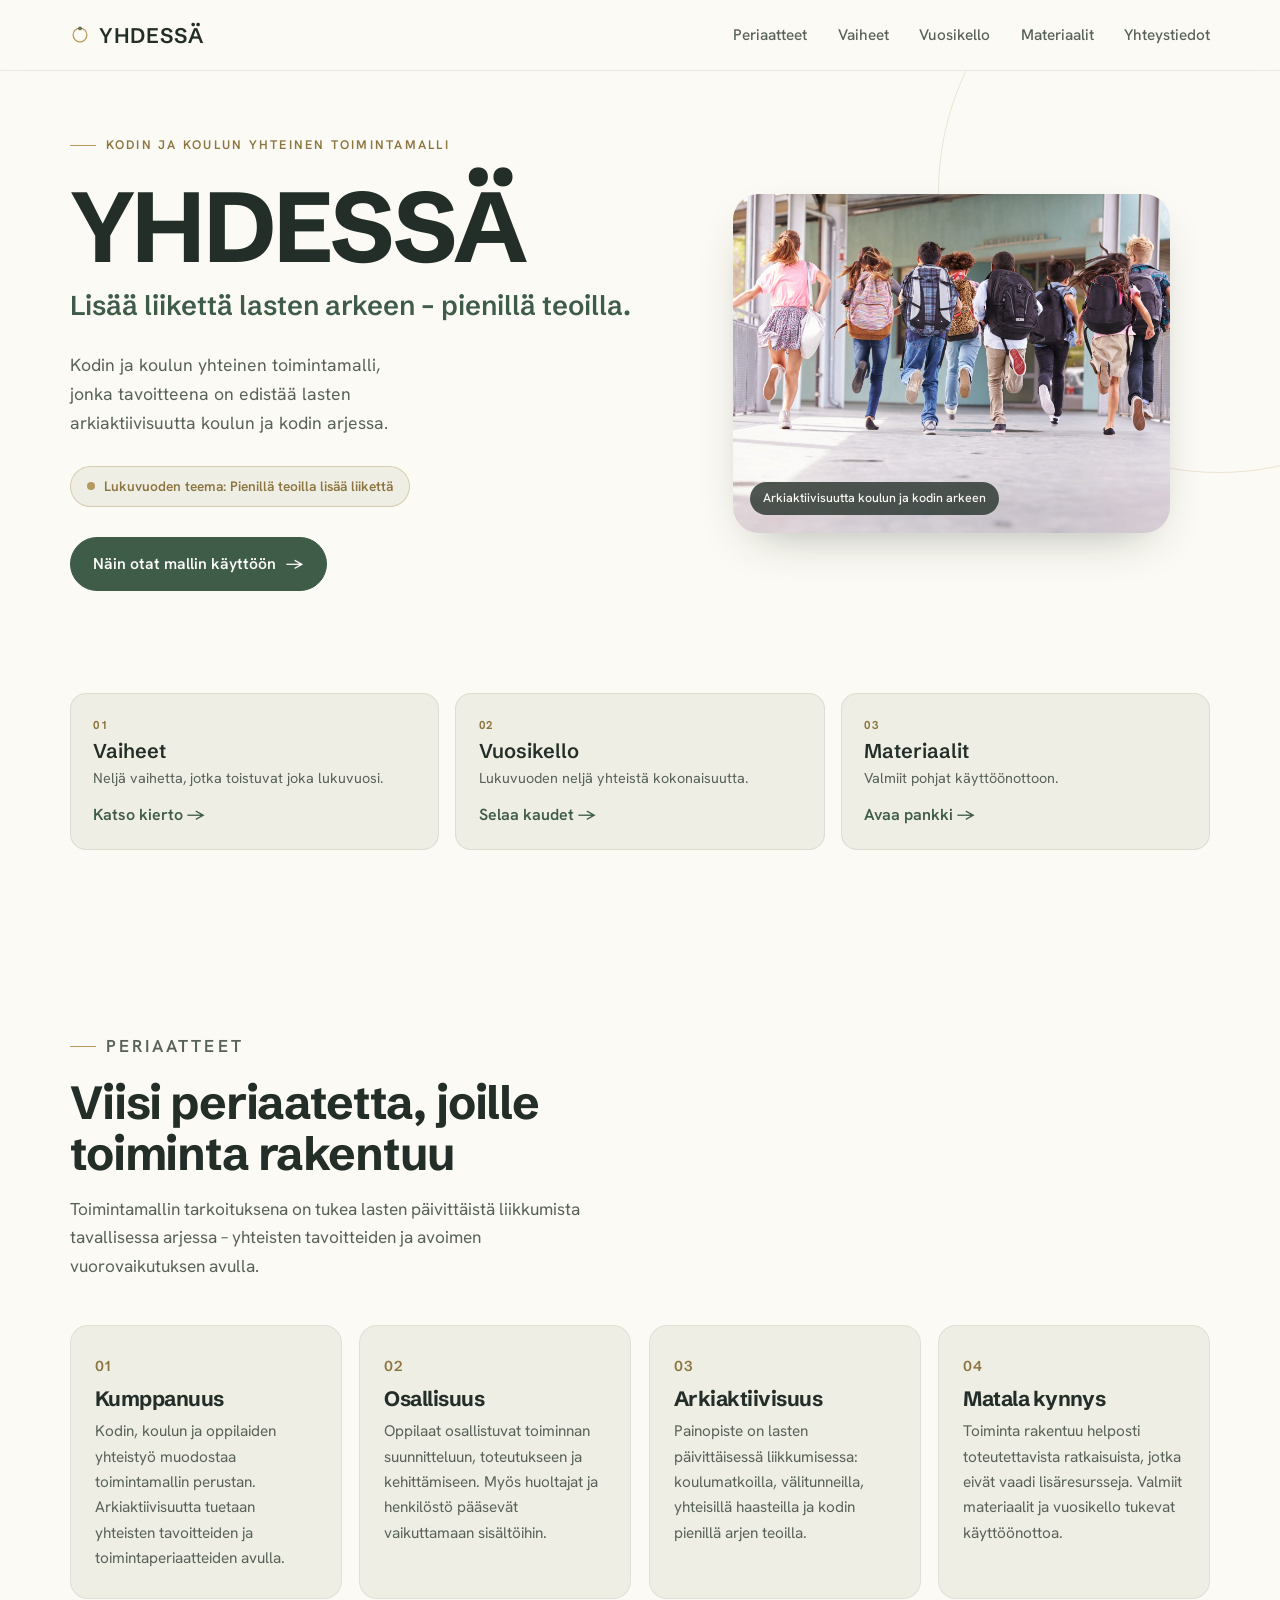
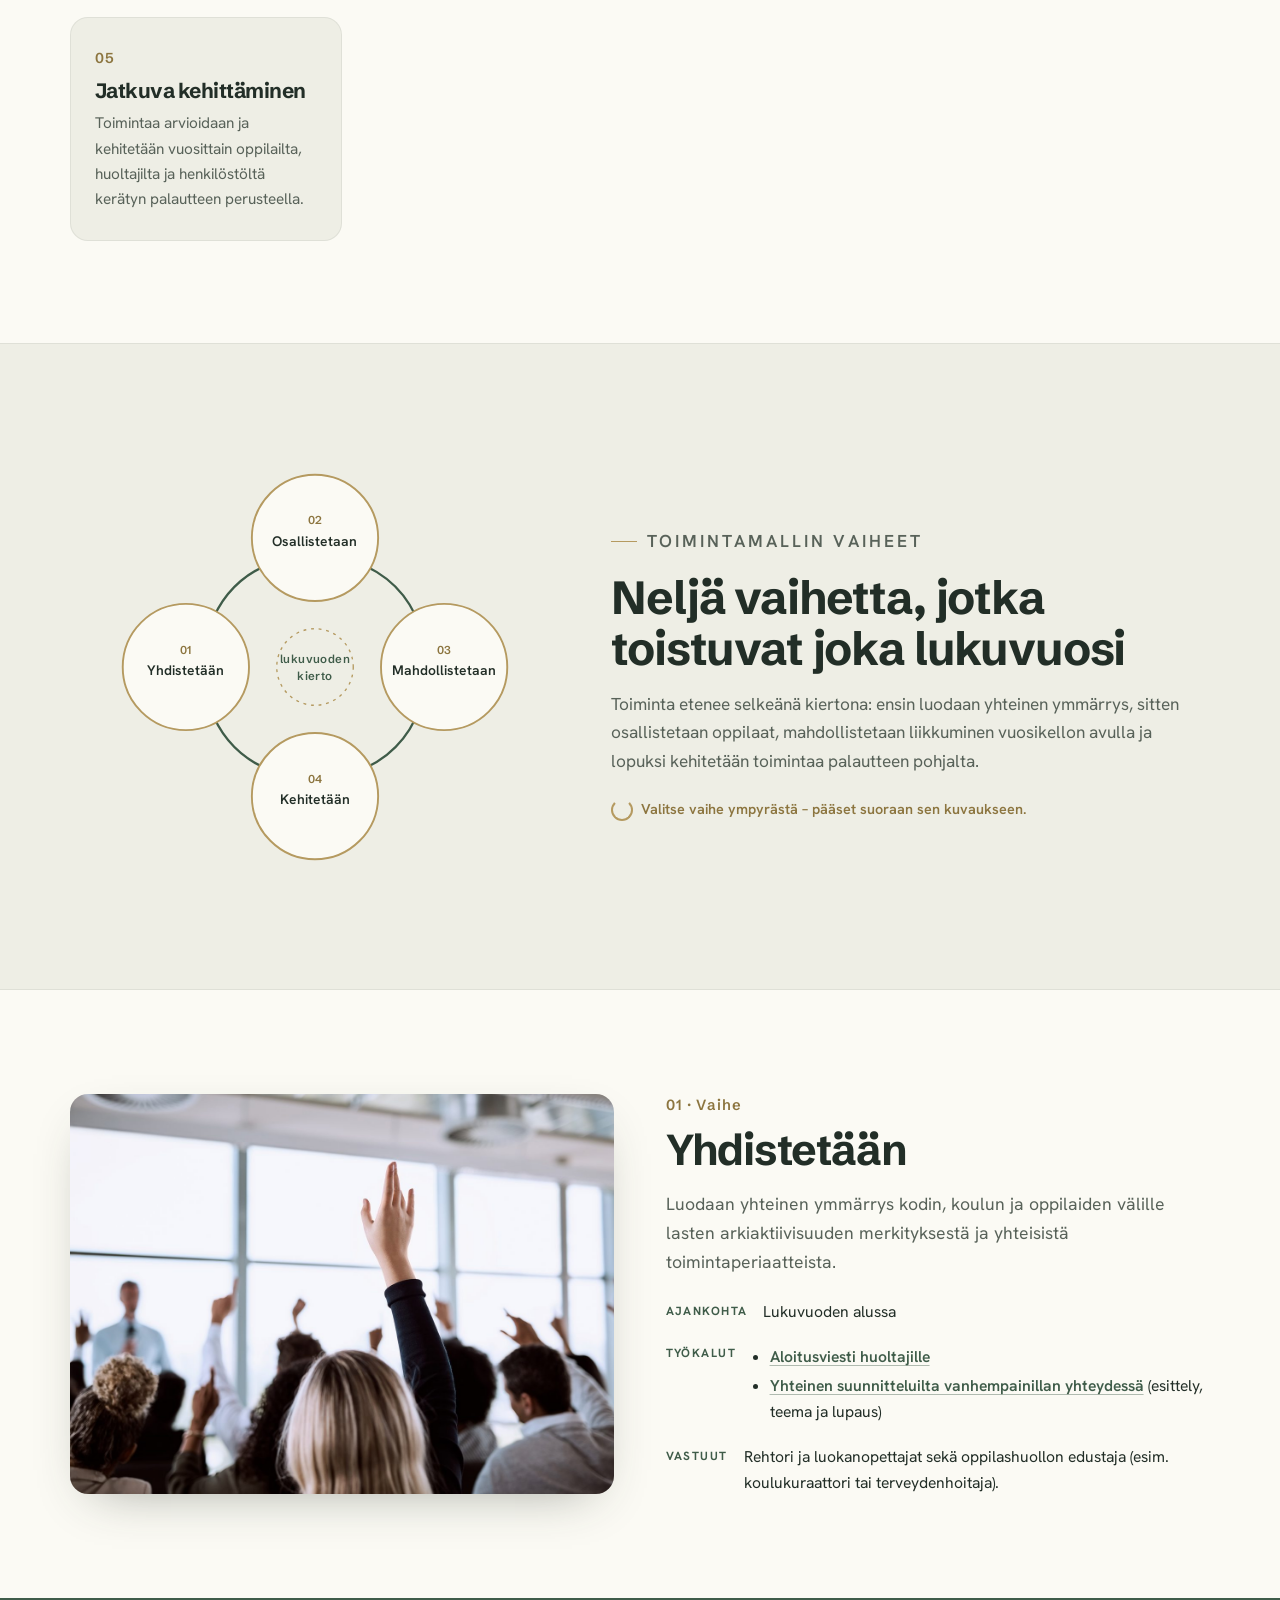
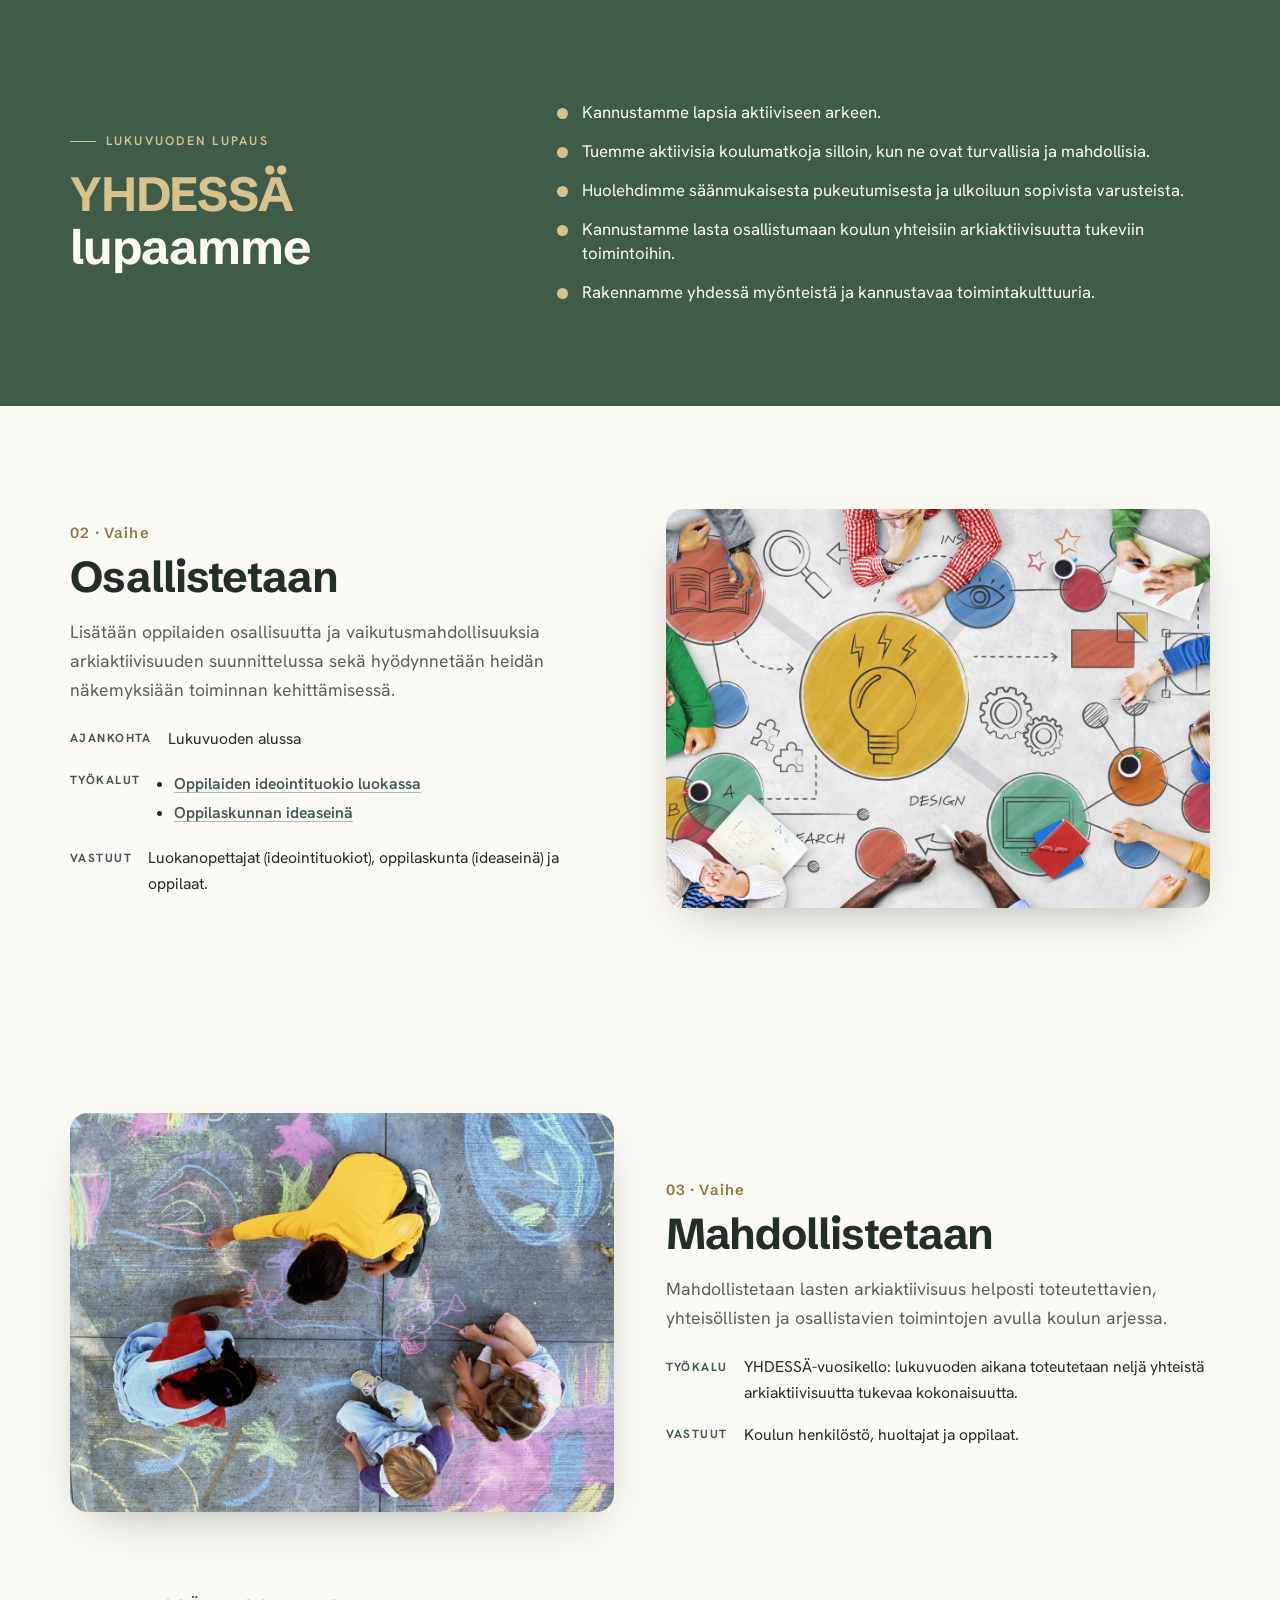
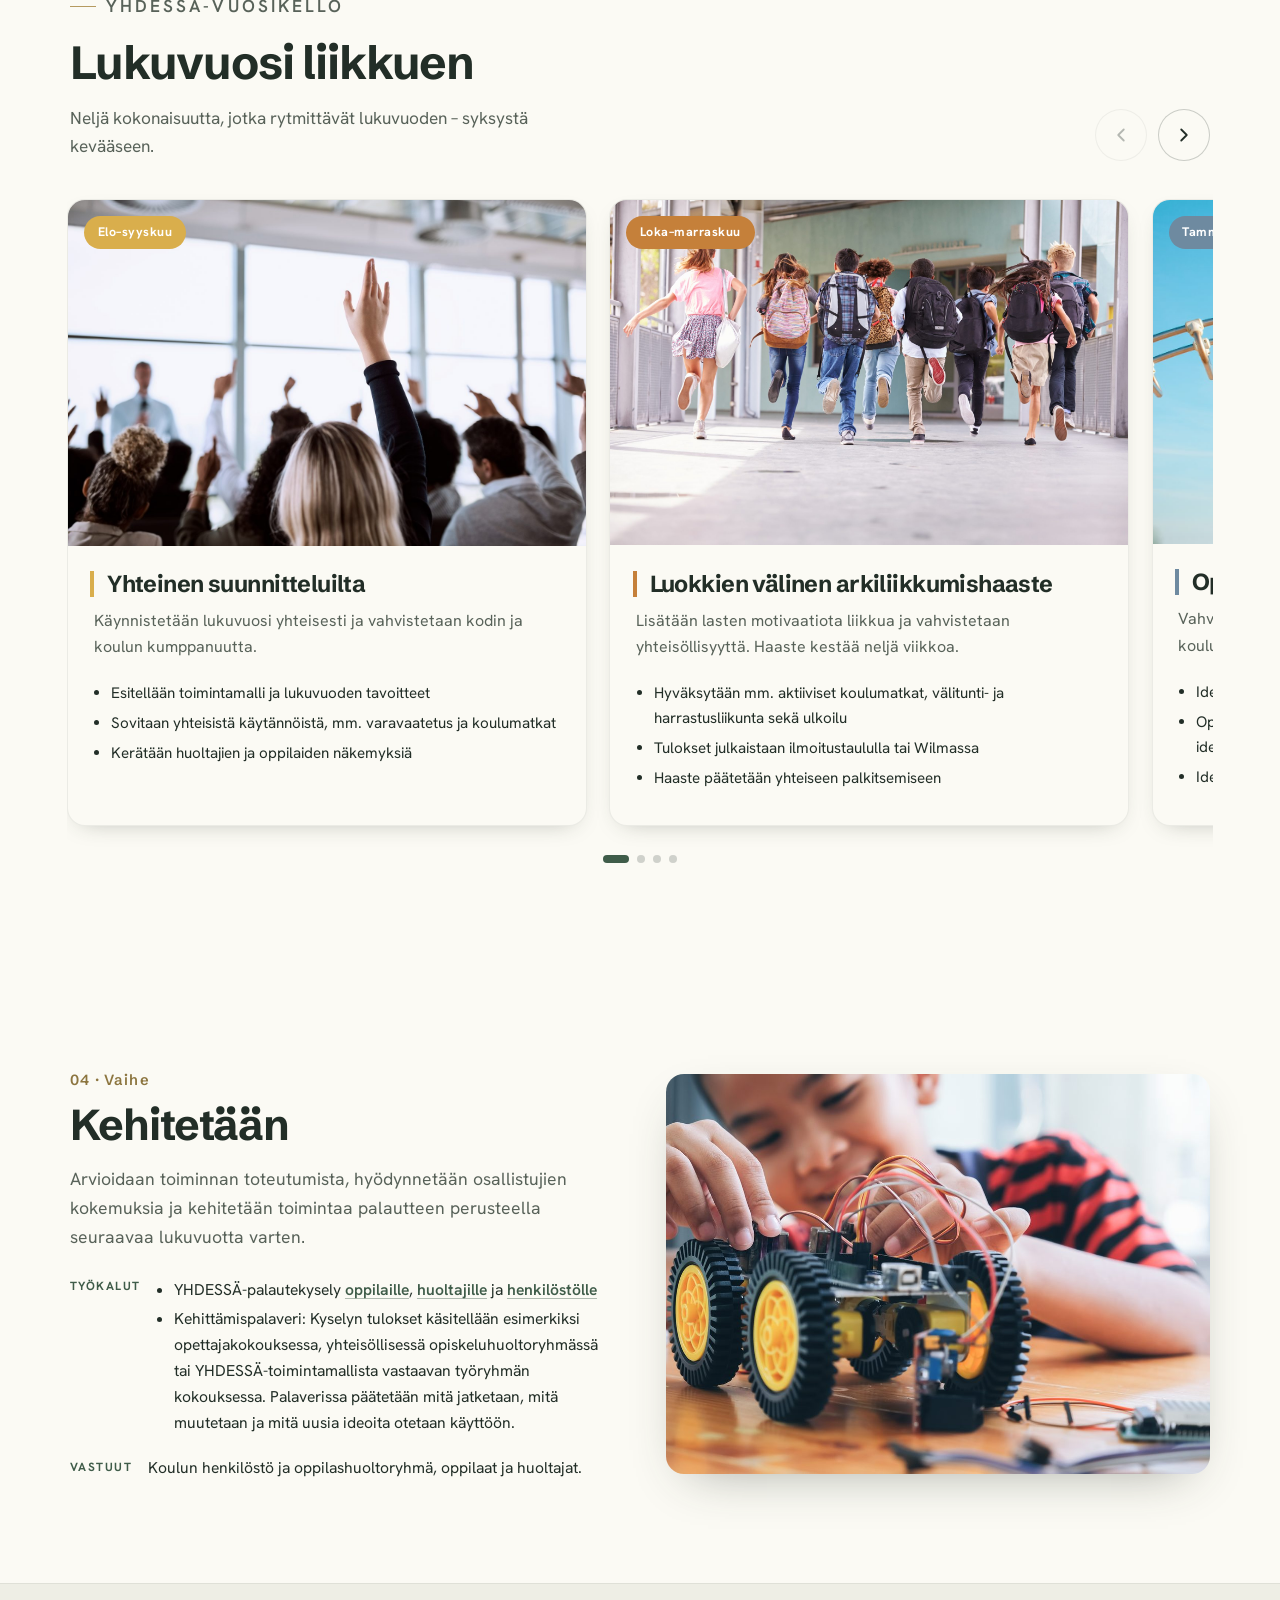
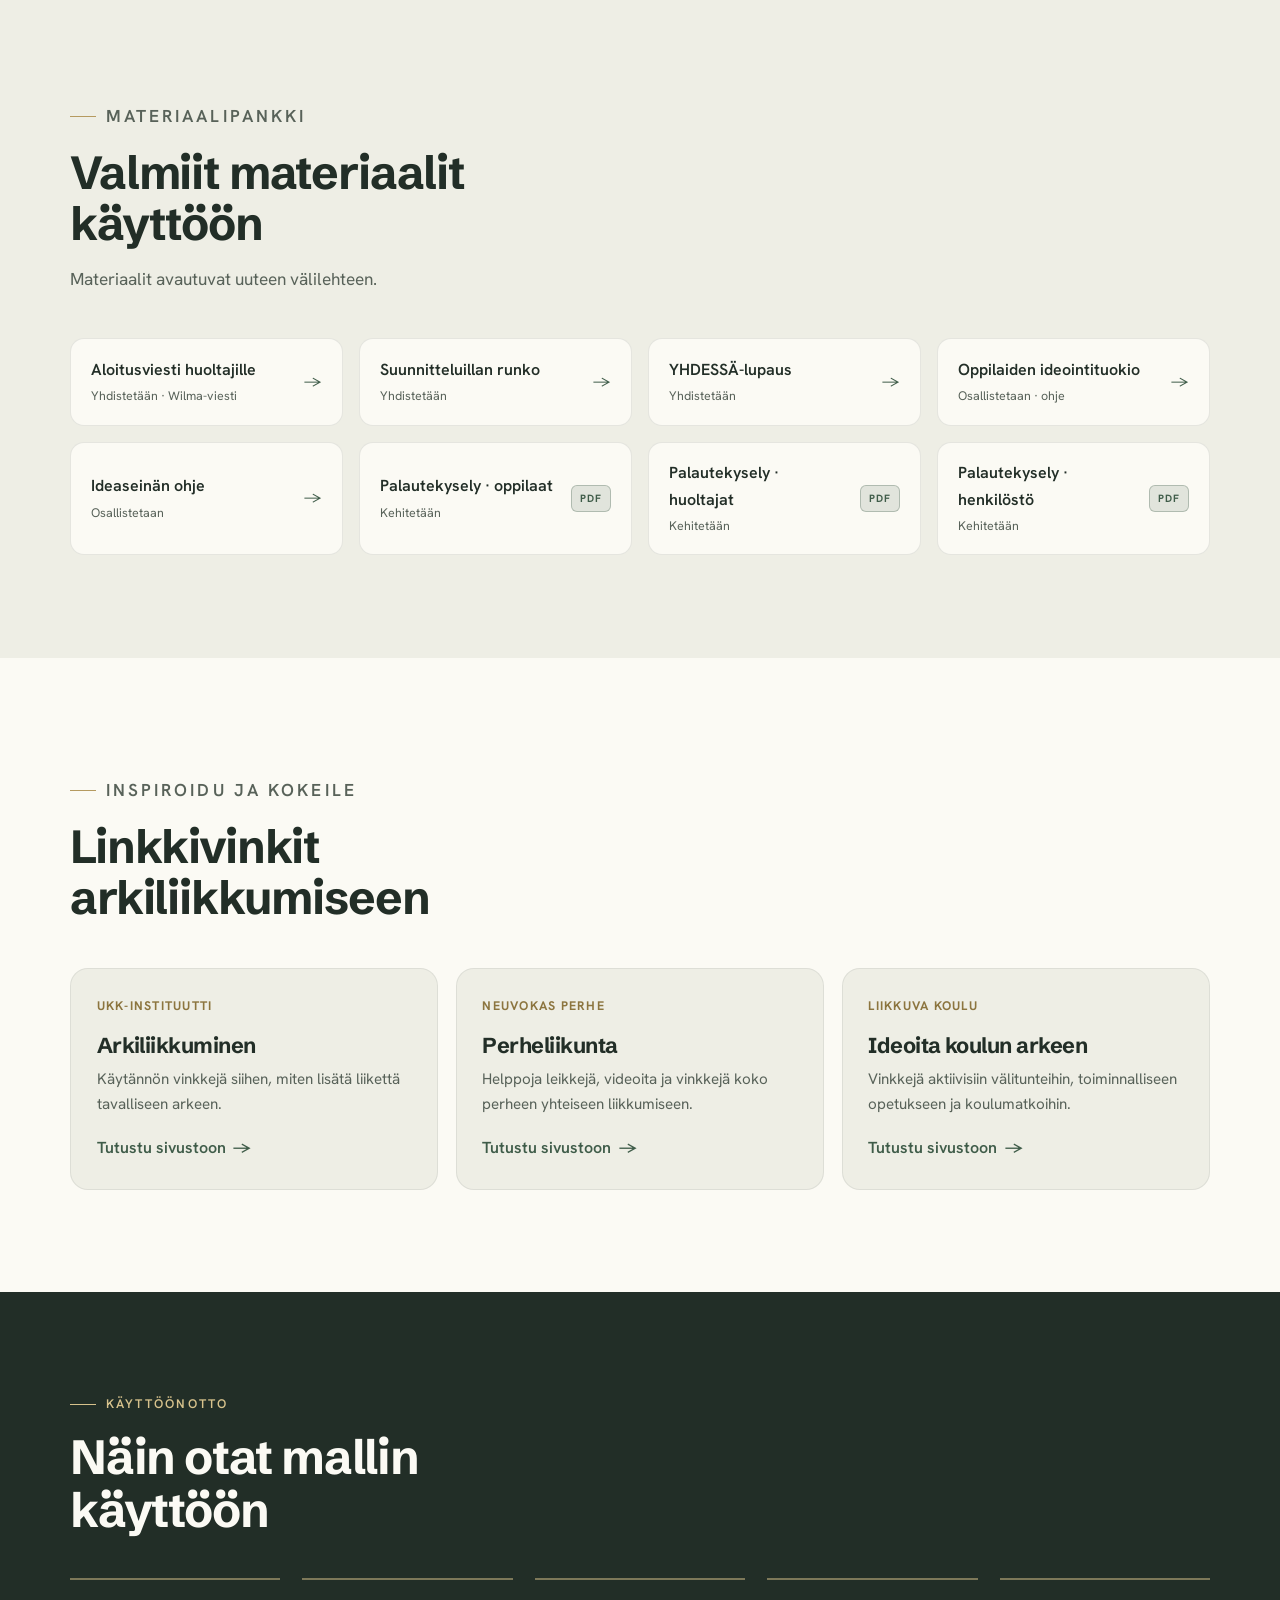
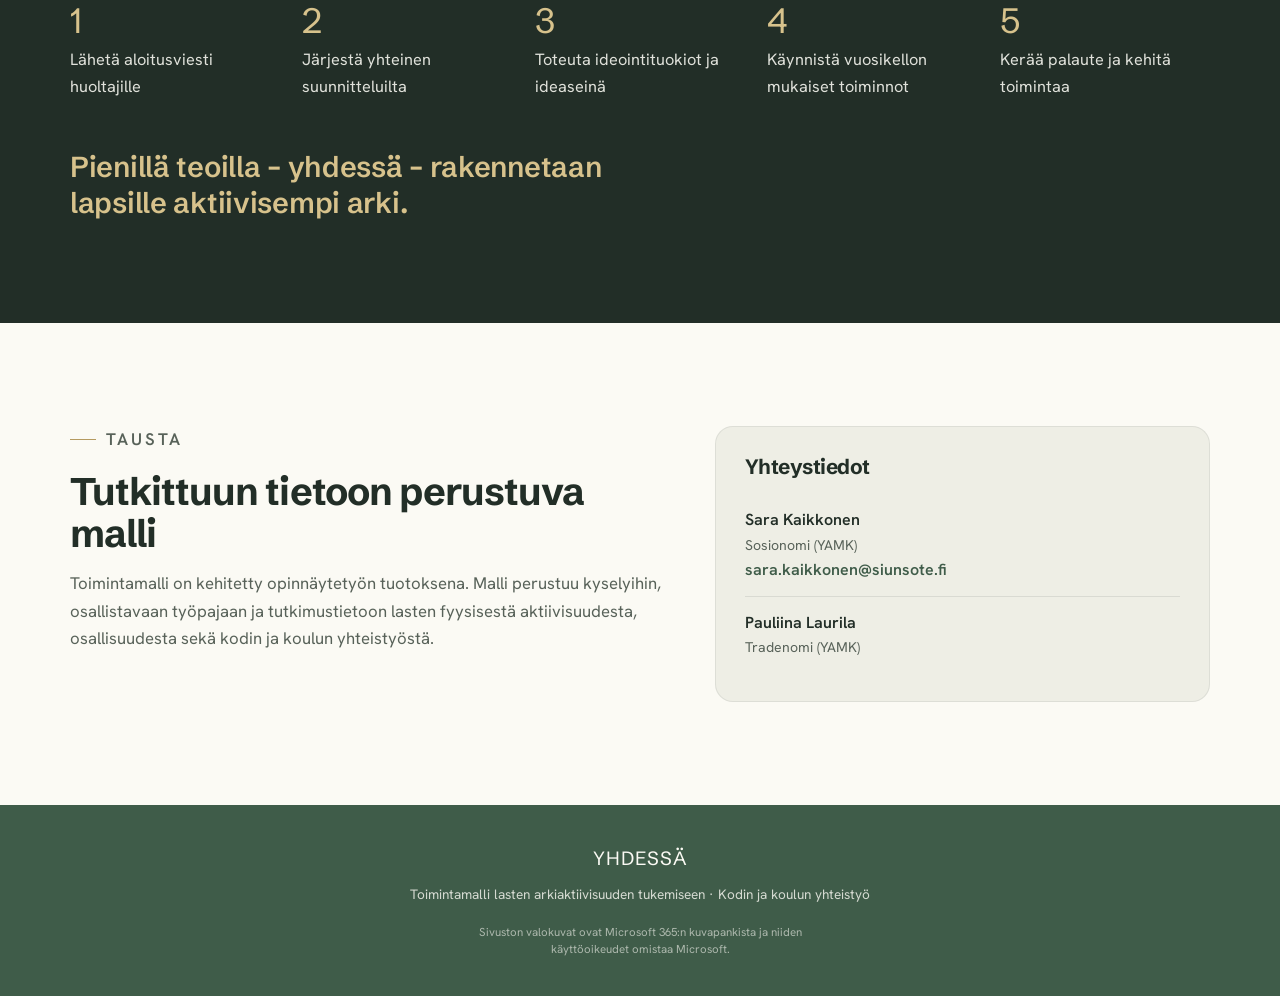
==== index.html @ d59ac8b5 "Ensimmäinen versio: YHDESSÄ-toimintamallin landing page Kodin ja koulun yhteinen toimintamalli laste" ====
<!DOCTYPE html>
<html lang="fi">
<head>
<meta charset="UTF-8">
<meta name="viewport" content="width=device-width, initial-scale=1.0">
<title>YHDESSÄ – toimintamalli lasten arkiaktiivisuuden tukemiseen</title>
<meta name="description" content="YHDESSÄ on kodin ja koulun yhteinen toimintamalli, joka edistää lasten arkiaktiivisuutta koulun ja kodin arjessa.">
<meta name="robots" content="noindex, nofollow">
<link rel="icon" href="data:image/svg+xml,%3Csvg xmlns='http://www.w3.org/2000/svg' viewBox='0 0 32 32'%3E%3Ccircle cx='16' cy='16' r='15' fill='%23F4F1E8'/%3E%3Ccircle cx='16' cy='16' r='11' fill='none' stroke='%23B79A57' stroke-width='2'/%3E%3Ccircle cx='16' cy='5.5' r='3' fill='%235E7150'/%3E%3C/svg%3E">
<link rel="preconnect" href="https://fonts.googleapis.com">
<link rel="preconnect" href="https://fonts.gstatic.com" crossorigin>
<link href="https://fonts.googleapis.com/css2?family=Schibsted+Grotesk:wght@500;600;700;800&family=Hanken+Grotesk:wght@400;500;600;700&display=swap" rel="stylesheet">
<style>
:root{
  --fd:"Schibsted Grotesk",system-ui,sans-serif;
  --paper:#FBFAF4;
  --paper-2:#EEEEE5;
  --paper-3:#E4E3D6;
  --ink:#222E27;
  --ink-soft:#586259;
  --sage:#3F5C49;
  --sage-soft:#9DB0A0;
  --gold:#B59A60;
  --gold-deep:#8C753F;
  --gold-soft:#D7C28C;
  --autumn:#C5803A;
  --winter:#6E8AA0;
  --spring:#7FA055;
  --summer:#D9AE4C;
  --shadow:0 18px 50px -24px rgba(44,54,42,.45);
  --shadow-sm:0 8px 24px -14px rgba(44,54,42,.4);
  --r:18px;
  --maxw:1140px;
}
*{box-sizing:border-box}
html{scroll-behavior:smooth}
body{
  margin:0;
  background:var(--paper);
  color:var(--ink);
  font-family:"Hanken Grotesk",system-ui,sans-serif;
  font-size:clamp(16px,1.05vw,18px);
  line-height:1.65;
  -webkit-font-smoothing:antialiased;
}
h1,h2,h3,h4{font-family:var(--fd);font-weight:700;line-height:1.1;letter-spacing:-.025em;margin:0}
p{margin:0}
img{max-width:100%;display:block}
a{color:inherit}
.wrap{width:min(100% - 2.6rem,var(--maxw));margin-inline:auto}
.eyebrow{
  font-size:.78rem;font-weight:600;letter-spacing:.18em;text-transform:uppercase;
  color:var(--gold-deep);margin:0 0 1rem;display:flex;align-items:center;gap:.6rem;
}
.eyebrow::before{content:"";width:26px;height:1px;background:var(--gold)}
.section{padding:clamp(3.6rem,8vw,6.6rem) 0;scroll-margin-top:5rem}

/* ---------- NAV ---------- */
.nav{
  position:sticky;top:0;z-index:50;
  background:color-mix(in srgb,var(--paper) 86%,transparent);
  backdrop-filter:blur(10px);
  border-bottom:1px solid color-mix(in srgb,var(--ink) 8%,transparent);
}
.nav-in{display:flex;align-items:center;justify-content:space-between;height:4.4rem}
.brand{font-family:var(--fd);font-weight:600;font-size:1.32rem;letter-spacing:.04em;display:flex;align-items:center;gap:.55rem;text-decoration:none}
.brand .mark{width:20px;height:20px;flex:none}
.nav-links{display:flex;gap:1.9rem;align-items:center;list-style:none;margin:0;padding:0}
.nav-links a{text-decoration:none;font-weight:500;font-size:.96rem;color:var(--ink-soft);transition:color .2s}
.nav-links a:hover{color:var(--sage)}
.nav-toggle{display:none;background:none;border:0;cursor:pointer;padding:.4rem;color:var(--ink)}
.nav-toggle svg{width:26px;height:26px}

/* ---------- HERO ---------- */
.hero{position:relative;overflow:hidden;padding-top:clamp(2.4rem,5vw,4rem)}
.hero::before{ /* faint vuosikello echo */
  content:"";position:absolute;right:-220px;top:-160px;width:560px;height:560px;border-radius:50%;
  border:1px solid color-mix(in srgb,var(--gold) 45%,transparent);opacity:.5;pointer-events:none;
}
.hero-grid{display:grid;grid-template-columns:1.05fr .95fr;gap:clamp(2rem,4vw,4rem);align-items:center}
.hero h1{font-size:clamp(3.4rem,9vw,6.2rem);letter-spacing:-.03em;margin:.2rem 0 .1rem}
.hero .tagline{font-family:var(--fd);font-weight:600;font-style:normal;font-size:clamp(1.3rem,2.4vw,1.7rem);color:var(--sage);margin-bottom:1.4rem}
.hero p.lead{font-size:1.1rem;color:var(--ink-soft);max-width:34ch;margin-bottom:1.8rem}
.theme-chip{
  display:inline-flex;align-items:center;gap:.55rem;background:var(--paper-2);
  border:1px solid color-mix(in srgb,var(--gold) 40%,transparent);
  border-radius:999px;padding:.5rem 1rem;font-size:.86rem;font-weight:600;color:var(--gold-deep);margin-bottom:1.9rem
}
.theme-chip::before{content:"";width:8px;height:8px;border-radius:50%;background:var(--gold)}
.cta-row{display:flex;flex-wrap:wrap;gap:1.2rem;align-items:center}
.hero-figure{position:relative}
.hero-figure img{border-radius:calc(var(--r) + 8px);box-shadow:var(--shadow);width:100%;aspect-ratio:4/3.1;object-fit:cover}
.hero-figure .cap{
  position:absolute;left:1.1rem;bottom:1.1rem;background:color-mix(in srgb,var(--ink) 78%,transparent);
  color:var(--paper);font-size:.78rem;font-weight:500;padding:.4rem .8rem;border-radius:999px;backdrop-filter:blur(4px)
}

/* ---------- QUICK NAV TILES ---------- */
.quicknav-wrap{padding:0 0 clamp(2.4rem,6vw,4rem)}
.quicknav{display:grid;grid-template-columns:repeat(3,1fr);gap:1rem}
.qn{
  display:flex;flex-direction:column;gap:.35rem;text-decoration:none;
  background:var(--paper-2);border:1px solid color-mix(in srgb,var(--ink) 9%,transparent);
  border-radius:16px;padding:1.3rem 1.4rem;transition:transform .16s,box-shadow .2s,border-color .2s;
}
.qn:hover{transform:translateY(-3px);box-shadow:var(--shadow-sm);border-color:var(--sage)}
.qn .qn-k{font-size:.72rem;font-weight:700;letter-spacing:.14em;text-transform:uppercase;color:var(--gold-deep)}
.qn b{font-family:var(--fd);font-weight:600;font-size:1.25rem;line-height:1.1}
.qn span.d{font-size:.9rem;color:var(--ink-soft)}
.qn .ar{color:var(--sage);font-weight:600;margin-top:.3rem;transition:transform .2s}
.qn:hover .ar{transform:translateX(4px)}

/* ---------- BUTTONS / ARROW LINKS ---------- */
.btn{
  --c:var(--sage);
  display:inline-flex;align-items:center;gap:.6rem;text-decoration:none;cursor:pointer;
  font-weight:600;font-size:.98rem;padding:.82rem 1.4rem;border-radius:999px;border:1.5px solid var(--c);
  background:var(--c);color:var(--paper);transition:transform .18s ease,background .2s,box-shadow .2s;
}
.btn .ar{transition:transform .2s ease}
.btn:hover{transform:translateY(-2px);box-shadow:var(--shadow-sm)}
.btn:hover .ar{transform:translateX(4px)}
.btn.ghost{background:transparent;color:var(--ink);border-color:color-mix(in srgb,var(--ink) 24%,transparent)}
.btn.ghost:hover{border-color:var(--sage);color:var(--sage)}
.arrow-link{display:inline-flex;align-items:center;gap:.45rem;text-decoration:none;font-weight:600;color:var(--sage)}
.arrow-link .ar{transition:transform .2s}
.arrow-link:hover .ar{transform:translateX(4px)}

/* ---------- PERIAATTEET ---------- */
.sec-head{max-width:60ch;margin-bottom:2.8rem}
.sec-head h2{font-size:clamp(2rem,4.4vw,2.9rem)}
.sec-head p{color:var(--ink-soft);margin-top:1rem;font-size:1.08rem}
.principles{display:grid;grid-template-columns:repeat(auto-fit,minmax(220px,1fr));gap:1.1rem}
.p-card{
  background:var(--paper-2);border-radius:var(--r);padding:1.7rem 1.5rem;
  border:1px solid color-mix(in srgb,var(--ink) 7%,transparent);position:relative;overflow:hidden;
}
.p-card::after{content:"";position:absolute;inset:0 auto 0 0;width:4px;background:var(--gold);opacity:.0;transition:opacity .25s}
.p-card:hover::after{opacity:1}
.p-card .num{font-family:var(--fd);font-size:.9rem;color:var(--gold-deep);font-weight:600;letter-spacing:.05em}
.p-card h3{font-size:1.3rem;margin:.5rem 0 .55rem}
.p-card p{font-size:.96rem;color:var(--ink-soft)}

/* ---------- VAIHEET WHEEL ---------- */
.vaiheet{background:var(--paper-2);border-top:1px solid color-mix(in srgb,var(--ink) 7%,transparent);border-bottom:1px solid color-mix(in srgb,var(--ink) 7%,transparent)}
.wheel-grid{display:grid;grid-template-columns:.9fr 1.1fr;gap:clamp(1.6rem,4vw,3.4rem);align-items:center}
.wheel-wrap{display:flex;justify-content:center}
.wheel{width:min(100%,440px);height:auto;overflow:visible}
.wnode{cursor:pointer}
.wnode circle{fill:var(--paper);stroke:var(--gold);stroke-width:2;transition:fill .25s,transform .25s;transform-origin:center;transform-box:fill-box}
.wnode:hover circle,.wnode:focus-visible circle{fill:color-mix(in srgb,var(--sage-soft) 38%,var(--paper))}
.wnode .wlabel{font-family:"Hanken Grotesk",sans-serif;font-weight:600;font-size:14.5px;fill:var(--ink);text-anchor:middle;pointer-events:none}
.wnode .wnum{font-family:var(--fd);font-size:12px;fill:var(--gold-deep);text-anchor:middle;font-weight:600;pointer-events:none}
.wnode:focus-visible{outline:none}
.warrow{fill:none;stroke:var(--sage);stroke-width:2.4;stroke-linecap:round}
.wcenter{font-family:var(--fd);font-weight:600;fill:var(--sage);text-anchor:middle;font-size:12px;letter-spacing:.04em}
.wheel-copy h2{font-size:clamp(2rem,4.4vw,2.9rem)}
.wheel-copy p{color:var(--ink-soft);margin-top:1rem;font-size:1.08rem}
.wheel-copy .hint{margin-top:1.4rem;font-size:.9rem;color:var(--gold-deep);font-weight:600;display:flex;align-items:center;gap:.5rem}
.wheel-copy .hint::before{content:"";width:18px;height:18px;border:2px solid var(--gold);border-radius:50%;border-top-color:transparent;display:inline-block}

/* ---------- PHASE SECTIONS ---------- */
.phase{display:grid;grid-template-columns:1fr 1fr;gap:clamp(1.6rem,4vw,3.6rem);align-items:center}
.phase.flip .phase-media{order:2}
.phase-media img{border-radius:var(--r);box-shadow:var(--shadow);width:100%;aspect-ratio:3/2.2;object-fit:cover}
.phase-tag{font-family:var(--fd);font-size:.92rem;color:var(--gold-deep);font-weight:600;letter-spacing:.08em}
.phase h2{font-size:clamp(1.9rem,4vw,2.7rem);margin:.45rem 0 1rem}
.phase .goal{font-size:1.1rem;color:var(--ink-soft);margin-bottom:1.4rem}
.meta{display:grid;gap:1rem;margin-top:.4rem}
.meta-row{display:grid;grid-template-columns:auto 1fr;gap:1rem;align-items:start}
.meta-k{font-size:.74rem;font-weight:700;letter-spacing:.12em;text-transform:uppercase;color:var(--sage);padding-top:.2rem;white-space:nowrap}
.meta-v{font-size:.98rem;color:var(--ink)}
.meta-v a{color:var(--sage);font-weight:600;text-decoration:underline;text-underline-offset:3px;text-decoration-color:color-mix(in srgb,var(--sage) 40%,transparent);transition:text-decoration-color .2s}
.meta-v a:hover{text-decoration-color:var(--sage)}
.meta-v ul{margin:.1rem 0 0;padding-left:1.1rem}
.meta-v li{margin:.2rem 0}

/* ---------- LUPAUS BAND ---------- */
.lupaus{background:var(--sage);color:var(--paper)}
.lupaus .wrap{display:grid;grid-template-columns:.8fr 1.2fr;gap:clamp(1.6rem,4vw,3.4rem);align-items:center}
.lupaus .eyebrow{color:var(--gold-soft)}
.lupaus .eyebrow::before{background:var(--gold-soft)}
.lupaus h2{font-size:clamp(2rem,4.4vw,3rem);color:var(--paper)}
.lupaus h2 em{font-style:normal;color:var(--gold-soft)}
.lupaus ul{list-style:none;margin:0;padding:0;display:grid;gap:.9rem}
.lupaus li{display:grid;grid-template-columns:auto 1fr;gap:.9rem;align-items:start;font-size:1.05rem;line-height:1.45}
.lupaus li::before{content:"";width:11px;height:11px;border-radius:50%;background:var(--gold-soft);margin-top:.5rem}

/* ---------- VUOSIKELLO SLIDER ---------- */
.vk-head{display:flex;flex-wrap:wrap;justify-content:space-between;align-items:flex-end;gap:1.4rem;margin-bottom:2rem}
.vk-controls{display:flex;gap:.7rem}
.round-btn{
  width:52px;height:52px;border-radius:50%;border:1.5px solid color-mix(in srgb,var(--ink) 22%,transparent);
  background:var(--paper);cursor:pointer;display:grid;place-items:center;transition:background .2s,border-color .2s,transform .15s,opacity .2s;color:var(--ink)
}
.round-btn:hover{background:var(--sage);border-color:var(--sage);color:var(--paper)}
.round-btn:active{transform:scale(.94)}
.round-btn:disabled{opacity:.32;cursor:default;background:var(--paper);border-color:color-mix(in srgb,var(--ink) 18%,transparent);color:var(--ink)}
.round-btn svg{width:22px;height:22px}
.vk-track{display:flex;gap:1.4rem;overflow-x:auto;scroll-snap-type:x mandatory;scroll-behavior:smooth;padding:.4rem .2rem 1.4rem;margin:0 -.2rem;scrollbar-width:none}
.vk-track::-webkit-scrollbar{display:none}
.vk-card{
  scroll-snap-align:start;flex:0 0 min(85%,520px);background:var(--paper);border-radius:var(--r);overflow:hidden;
  box-shadow:var(--shadow-sm);border:1px solid color-mix(in srgb,var(--ink) 7%,transparent);display:flex;flex-direction:column;
  --tint:var(--gold);
}
.vk-card .vk-img{position:relative;aspect-ratio:16/8}
.vk-card .vk-img img{width:100%;height:100%;object-fit:cover}
.vk-season{position:absolute;left:1rem;top:1rem;background:var(--tint);color:#fff;font-size:.78rem;font-weight:700;letter-spacing:.04em;padding:.4rem .85rem;border-radius:999px}
.vk-body{padding:1.6rem 1.6rem 1.8rem;display:flex;flex-direction:column;gap:.7rem;flex:1}
.vk-body h3{font-size:1.45rem;border-left:4px solid var(--tint);padding-left:.8rem;margin-left:-.2rem}
.vk-goal{color:var(--ink-soft);font-size:1rem}
.vk-body ul{margin:.3rem 0 0;padding-left:1.1rem;color:var(--ink);font-size:.95rem}
.vk-body li{margin:.3rem 0}
.vk-dots{display:flex;gap:.5rem;justify-content:center;margin-top:.4rem}
.vk-dot{width:8px;height:8px;border-radius:50%;background:color-mix(in srgb,var(--ink) 20%,transparent);border:0;padding:0;cursor:pointer;transition:width .25s,background .25s}
.vk-dot.active{width:26px;border-radius:999px;background:var(--sage)}

/* ---------- MATERIAALIPANKKI ---------- */
.materiaalit{background:var(--paper-2);border-top:1px solid color-mix(in srgb,var(--ink) 7%,transparent)}
.mat-note{font-size:.9rem;color:var(--ink-soft);background:var(--paper);border:1px dashed color-mix(in srgb,var(--gold) 55%,transparent);border-radius:12px;padding:.8rem 1.1rem;margin-bottom:2rem;display:inline-flex;gap:.6rem;align-items:center}
.mat-grid{display:grid;grid-template-columns:repeat(auto-fill,minmax(255px,1fr));gap:1rem}
.mat-item{
  display:flex;align-items:center;justify-content:space-between;gap:1rem;text-decoration:none;
  background:var(--paper);border:1px solid color-mix(in srgb,var(--ink) 10%,transparent);border-radius:14px;
  padding:1.1rem 1.25rem;transition:transform .16s,box-shadow .2s,border-color .2s;
}
.mat-item:hover{transform:translateY(-2px);box-shadow:var(--shadow-sm);border-color:var(--sage)}
.mat-item .mt{display:flex;flex-direction:column;gap:.2rem}
.mat-item .mt b{font-weight:600;font-size:1rem}
.mat-item .mt span{font-size:.78rem;color:var(--ink-soft)}
.mat-item .tulossa{font-size:.68rem;font-weight:700;letter-spacing:.06em;text-transform:uppercase;color:var(--gold-deep);background:color-mix(in srgb,var(--gold) 22%,var(--paper));padding:.25rem .55rem;border-radius:999px;white-space:nowrap}
.mat-item .pdf-tag{font-size:.66rem;font-weight:700;letter-spacing:.08em;color:var(--sage);background:color-mix(in srgb,var(--sage) 14%,var(--paper));border:1px solid color-mix(in srgb,var(--sage) 30%,transparent);padding:.22rem .5rem;border-radius:6px;white-space:nowrap;flex:none}
.mat-item .ar{color:var(--sage);flex:none;transition:transform .2s}
.mat-item:hover .ar{transform:translateX(3px)}

/* ---------- LINKKIVINKIT ---------- */
.links-grid{display:grid;grid-template-columns:repeat(auto-fit,minmax(260px,1fr));gap:1.1rem}
.link-card{
  display:block;text-decoration:none;background:var(--paper-2);border-radius:var(--r);padding:1.7rem 1.6rem;
  border:1px solid color-mix(in srgb,var(--ink) 8%,transparent);transition:transform .16s,box-shadow .2s
}
.link-card:hover{transform:translateY(-3px);box-shadow:var(--shadow-sm)}
.link-card .src{font-size:.78rem;font-weight:700;letter-spacing:.1em;text-transform:uppercase;color:var(--gold-deep)}
.link-card h3{font-size:1.35rem;margin:.5rem 0 .6rem}
.link-card p{font-size:.95rem;color:var(--ink-soft);margin-bottom:1.1rem}

/* ---------- KÄYTTÖÖNOTTO ---------- */
.kayttoonotto{background:var(--ink);color:var(--paper)}
.kayttoonotto .eyebrow{color:var(--gold-soft)}
.kayttoonotto .eyebrow::before{background:var(--gold-soft)}
.kayttoonotto h2{font-size:clamp(2rem,4.4vw,3rem);color:var(--paper);max-width:18ch}
.steps{display:grid;grid-template-columns:repeat(auto-fit,minmax(180px,1fr));gap:1.4rem;margin-top:2.6rem;counter-reset:s}
.step{position:relative;padding-top:1.4rem;border-top:2px solid color-mix(in srgb,var(--gold-soft) 50%,transparent)}
.step .sn{font-family:var(--fd);font-size:2.2rem;color:var(--gold-soft);display:block;line-height:1;margin-bottom:.6rem}
.step p{font-size:1.02rem;color:color-mix(in srgb,var(--paper) 88%,transparent)}
.toivotus{margin-top:3rem;font-family:var(--fd);font-weight:600;font-size:clamp(1.3rem,2.6vw,1.8rem);color:var(--gold-soft);max-width:30ch;line-height:1.25;letter-spacing:-.01em}

/* ---------- TAUSTA / FOOTER ---------- */
.tausta-grid{display:grid;grid-template-columns:1.2fr 1fr;gap:clamp(1.6rem,4vw,3.4rem)}
.tausta p{color:var(--ink-soft);font-size:1.05rem}
.contact{background:var(--paper-2);border-radius:var(--r);padding:1.8rem;border:1px solid color-mix(in srgb,var(--ink) 8%,transparent)}
.contact h3{font-size:1.3rem;margin-bottom:1rem}
.person{padding:.8rem 0;border-bottom:1px solid color-mix(in srgb,var(--ink) 10%,transparent)}
.person:last-child{border-bottom:0}
.person b{font-weight:600}
.person span{display:block;font-size:.88rem;color:var(--ink-soft)}
.person a{color:var(--sage);font-weight:600;text-decoration:none}
.person a:hover{text-decoration:underline}
footer{background:var(--sage);color:var(--paper);padding:2.4rem 0;text-align:center}
footer .brand-f{font-family:var(--fd);font-size:1.2rem;letter-spacing:.05em}
footer p{font-size:.85rem;color:color-mix(in srgb,var(--paper) 80%,transparent);margin-top:.5rem}
footer .img-credit{font-size:.72rem;color:color-mix(in srgb,var(--paper) 58%,transparent);margin-top:1.1rem;max-width:60ch;margin-inline:auto;line-height:1.5}

/* ---------- REVEAL ---------- */
.reveal{opacity:0;transform:translateY(22px);transition:opacity .7s ease,transform .7s ease}
.reveal.in{opacity:1;transform:none}

/* ---------- RESPONSIVE ---------- */
@media(max-width:860px){
  .nav-links{
    position:absolute;top:4.4rem;left:0;right:0;background:var(--paper);flex-direction:column;
    gap:0;padding:.5rem 1.3rem 1.2rem;border-bottom:1px solid color-mix(in srgb,var(--ink) 10%,transparent);
    box-shadow:var(--shadow-sm);display:none
  }
  .nav-links.open{display:flex}
  .nav-links a{padding:.7rem 0;width:100%;border-bottom:1px solid color-mix(in srgb,var(--ink) 7%,transparent)}
  .nav-toggle{display:block}
  .hero-grid,.wheel-grid,.phase,.phase.flip .phase-media,.lupaus .wrap,.tausta-grid,.quicknav{grid-template-columns:1fr}
  .phase.flip .phase-media{order:0}
  .hero-figure{order:-1}
  .wheel-wrap{order:-1}
}
@media(prefers-reduced-motion:reduce){
  html{scroll-behavior:auto}
  .reveal{opacity:1;transform:none;transition:none}
  *{scroll-behavior:auto}
}
</style>
</head>
<body>

<!-- NAV -->
<header class="nav">
  <div class="wrap nav-in">
    <a class="brand" href="#top">
      <svg class="mark" viewBox="0 0 32 32" aria-hidden="true"><circle cx="16" cy="16" r="11" fill="none" stroke="#B79A57" stroke-width="2"/><circle cx="16" cy="5.5" r="3" fill="#5E7150"/></svg>
      YHDESSÄ
    </a>
    <button class="nav-toggle" aria-label="Avaa valikko" aria-expanded="false">
      <svg viewBox="0 0 24 24" fill="none" stroke="currentColor" stroke-width="2" stroke-linecap="round"><path d="M3 6h18M3 12h18M3 18h18"/></svg>
    </button>
    <ul class="nav-links">
      <li><a href="#periaatteet">Periaatteet</a></li>
      <li><a href="#vaiheet">Vaiheet</a></li>
      <li><a href="#vuosikello">Vuosikello</a></li>
      <li><a href="#materiaalit">Materiaalit</a></li>
      <li><a href="#yhteystiedot">Yhteystiedot</a></li>
    </ul>
  </div>
</header>

<!-- HERO -->
<section class="hero section" id="top">
  <div class="wrap hero-grid">
    <div>
      <p class="eyebrow">Kodin ja koulun yhteinen toimintamalli</p>
      <h1>YHDESSÄ</h1>
      <p class="tagline">Lisää liikettä lasten arkeen – pienillä teoilla.</p>
      <p class="lead">Kodin ja koulun yhteinen toimintamalli, jonka tavoitteena on edistää lasten arkiaktiivisuutta koulun ja kodin arjessa.</p>
      <p class="theme-chip">Lukuvuoden teema: Pienillä teoilla lisää liikettä</p>
      <div class="cta-row">
        <a class="btn" href="#kayttoonotto">Näin otat mallin käyttöön <span class="ar">→</span></a>
      </div>
    </div>
    <figure class="hero-figure">
      <img src="kuvia/hero-juoksu.jpg" alt="Joukko alakoululaisia juoksee reput selässä kohti koulun pihaa.">
      <figcaption class="cap">Arkiaktiivisuutta koulun ja kodin arkeen</figcaption>
    </figure>
  </div>
</section>

<!-- QUICK NAV -->
<section class="quicknav-wrap">
  <div class="wrap quicknav">
    <a class="qn" href="#vaiheet"><span class="qn-k">01</span><b>Vaiheet</b><span class="d">Neljä vaihetta, jotka toistuvat joka lukuvuosi.</span><span class="ar">Katso kierto →</span></a>
    <a class="qn" href="#vuosikello"><span class="qn-k">02</span><b>Vuosikello</b><span class="d">Lukuvuoden neljä yhteistä kokonaisuutta.</span><span class="ar">Selaa kaudet →</span></a>
    <a class="qn" href="#materiaalit"><span class="qn-k">03</span><b>Materiaalit</b><span class="d">Valmiit pohjat käyttöönottoon.</span><span class="ar">Avaa pankki →</span></a>
  </div>
</section>

<!-- PERIAATTEET -->
<section class="section" id="periaatteet">
  <div class="wrap">
    <div class="sec-head reveal">
      <p class="eyebrow">Periaatteet</p>
      <h2>Viisi periaatetta, joille toiminta rakentuu</h2>
      <p>Toimintamallin tarkoituksena on tukea lasten päivittäistä liikkumista tavallisessa arjessa – yhteisten tavoitteiden ja avoimen vuorovaikutuksen avulla.</p>
    </div>
    <div class="principles">
      <article class="p-card reveal"><span class="num">01</span><h3>Kumppanuus</h3><p>Kodin, koulun ja oppilaiden yhteistyö muodostaa toimintamallin perustan. Arkiaktiivisuutta tuetaan yhteisten tavoitteiden ja toimintaperiaatteiden avulla.</p></article>
      <article class="p-card reveal"><span class="num">02</span><h3>Osallisuus</h3><p>Oppilaat osallistuvat toiminnan suunnitteluun, toteutukseen ja kehittämiseen. Myös huoltajat ja henkilöstö pääsevät vaikuttamaan sisältöihin.</p></article>
      <article class="p-card reveal"><span class="num">03</span><h3>Arkiaktiivisuus</h3><p>Painopiste on lasten päivittäisessä liikkumisessa: koulumatkoilla, välitunneilla, yhteisillä haasteilla ja kodin pienillä arjen teoilla.</p></article>
      <article class="p-card reveal"><span class="num">04</span><h3>Matala kynnys</h3><p>Toiminta rakentuu helposti toteutettavista ratkaisuista, jotka eivät vaadi lisäresursseja. Valmiit materiaalit ja vuosikello tukevat käyttöönottoa.</p></article>
      <article class="p-card reveal"><span class="num">05</span><h3>Jatkuva kehittäminen</h3><p>Toimintaa arvioidaan ja kehitetään vuosittain oppilailta, huoltajilta ja henkilöstöltä kerätyn palautteen perusteella.</p></article>
    </div>
  </div>
</section>

<!-- VAIHEET (WHEEL) -->
<section class="section vaiheet" id="vaiheet">
  <div class="wrap wheel-grid">
    <div class="wheel-wrap reveal">
      <svg class="wheel" viewBox="0 0 460 460" role="img" aria-label="Toimintamallin neljä vaihetta kiertona: Yhdistetään, Osallistetaan, Mahdollistetaan ja Kehitetään.">
        <!-- arrows (clockwise) -->
        <defs>
          <marker id="ah" viewBox="0 0 10 10" refX="7" refY="5" markerWidth="6" markerHeight="6" orient="auto-start-reverse">
            <path d="M0 0 L10 5 L0 10 z" fill="var(--sage)"/>
          </marker>
        </defs>
        <path class="warrow" d="M120 188 Q138 138 188 120" marker-end="url(#ah)"/>
        <path class="warrow" d="M272 120 Q322 138 340 188" marker-end="url(#ah)"/>
        <path class="warrow" d="M340 272 Q322 322 272 340" marker-end="url(#ah)"/>
        <path class="warrow" d="M188 340 Q138 322 120 272" marker-end="url(#ah)"/>
        <!-- center -->
        <circle cx="230" cy="230" r="40" fill="none" stroke="var(--gold)" stroke-width="1.4" stroke-dasharray="3 5"/>
        <text class="wcenter" x="230" y="226">lukuvuoden</text>
        <text class="wcenter" x="230" y="244">kierto</text>
        <!-- nodes -->
        <a class="wnode" href="#yhdistetaan" aria-label="Siirry: Yhdistetään">
          <circle cx="95" cy="230" r="66"/>
          <text class="wnum" x="95" y="216">01</text>
          <text class="wlabel" x="95" y="238">Yhdistetään</text>
        </a>
        <a class="wnode" href="#osallistetaan" aria-label="Siirry: Osallistetaan">
          <circle cx="230" cy="95" r="66"/>
          <text class="wnum" x="230" y="81">02</text>
          <text class="wlabel" x="230" y="103">Osallistetaan</text>
        </a>
        <a class="wnode" href="#mahdollistetaan" aria-label="Siirry: Mahdollistetaan">
          <circle cx="365" cy="230" r="66"/>
          <text class="wnum" x="365" y="216">03</text>
          <text class="wlabel" x="365" y="238">Mahdollistetaan</text>
        </a>
        <a class="wnode" href="#kehitetaan" aria-label="Siirry: Kehitetään">
          <circle cx="230" cy="365" r="66"/>
          <text class="wnum" x="230" y="351">04</text>
          <text class="wlabel" x="230" y="373">Kehitetään</text>
        </a>
      </svg>
    </div>
    <div class="wheel-copy reveal">
      <p class="eyebrow">Toimintamallin vaiheet</p>
      <h2>Neljä vaihetta, jotka toistuvat joka lukuvuosi</h2>
      <p>Toiminta etenee selkeänä kiertona: ensin luodaan yhteinen ymmärrys, sitten osallistetaan oppilaat, mahdollistetaan liikkuminen vuosikellon avulla ja lopuksi kehitetään toimintaa palautteen pohjalta.</p>
      <p class="hint">Valitse vaihe ympyrästä – pääset suoraan sen kuvaukseen.</p>
    </div>
  </div>
</section>

<!-- YHDISTETÄÄN -->
<section class="section" id="yhdistetaan">
  <div class="wrap phase reveal">
    <div class="phase-media"><img src="kuvia/yhdistetaan.jpg" alt="Aikuisia kohottaa käsiä yhteisessä tilaisuudessa."></div>
    <div>
      <span class="phase-tag">01 · Vaihe</span>
      <h2>Yhdistetään</h2>
      <p class="goal">Luodaan yhteinen ymmärrys kodin, koulun ja oppilaiden välille lasten arkiaktiivisuuden merkityksestä ja yhteisistä toimintaperiaatteista.</p>
      <div class="meta">
        <div class="meta-row"><div class="meta-k">Ajankohta</div><div class="meta-v">Lukuvuoden alussa</div></div>
        <div class="meta-row"><div class="meta-k">Työkalut</div><div class="meta-v"><ul><li><a href="materiaalipankki/aloitusviesti-huoltajille.html" target="_blank" rel="noopener">Aloitusviesti huoltajille</a></li><li><a href="materiaalipankki/suunnitteluillan-runko.html" target="_blank" rel="noopener">Yhteinen suunnitteluilta vanhempainillan yhteydessä</a> (esittely, teema ja lupaus)</li></ul></div></div>
        <div class="meta-row"><div class="meta-k">Vastuut</div><div class="meta-v">Rehtori ja luokanopettajat sekä oppilashuollon edustaja (esim. koulukuraattori tai terveydenhoitaja).</div></div>
      </div>
    </div>
  </div>
</section>

<!-- LUPAUS -->
<section class="lupaus section">
  <div class="wrap">
    <div>
      <p class="eyebrow">Lukuvuoden lupaus</p>
      <h2><em>YHDESSÄ</em> lupaamme</h2>
    </div>
    <ul>
      <li>Kannustamme lapsia aktiiviseen arkeen.</li>
      <li>Tuemme aktiivisia koulumatkoja silloin, kun ne ovat turvallisia ja mahdollisia.</li>
      <li>Huolehdimme säänmukaisesta pukeutumisesta ja ulkoiluun sopivista varusteista.</li>
      <li>Kannustamme lasta osallistumaan koulun yhteisiin arkiaktiivisuutta tukeviin toimintoihin.</li>
      <li>Rakennamme yhdessä myönteistä ja kannustavaa toimintakulttuuria.</li>
    </ul>
  </div>
</section>

<!-- OSALLISTETÄÄN -->
<section class="section" id="osallistetaan">
  <div class="wrap phase flip reveal">
    <div class="phase-media"><img src="kuvia/osallistetaan.jpg" alt="Ihmisiä ideoi yhdessä pöydän ääressä, jolla on värikkäitä kuvioita."></div>
    <div>
      <span class="phase-tag">02 · Vaihe</span>
      <h2>Osallistetaan</h2>
      <p class="goal">Lisätään oppilaiden osallisuutta ja vaikutusmahdollisuuksia arkiaktiivisuuden suunnittelussa sekä hyödynnetään heidän näkemyksiään toiminnan kehittämisessä.</p>
      <div class="meta">
        <div class="meta-row"><div class="meta-k">Ajankohta</div><div class="meta-v">Lukuvuoden alussa</div></div>
        <div class="meta-row"><div class="meta-k">Työkalut</div><div class="meta-v"><ul><li><a href="materiaalipankki/oppilaiden-ideointituokio.html" target="_blank" rel="noopener">Oppilaiden ideointituokio luokassa</a></li><li><a href="materiaalipankki/ideaseinan-ohje.html" target="_blank" rel="noopener">Oppilaskunnan ideaseinä</a></li></ul></div></div>
        <div class="meta-row"><div class="meta-k">Vastuut</div><div class="meta-v">Luokanopettajat (ideointituokiot), oppilaskunta (ideaseinä) ja oppilaat.</div></div>
      </div>
    </div>
  </div>
</section>

<!-- MAHDOLLISTETAAN + VUOSIKELLO -->
<section class="section" id="mahdollistetaan">
  <div class="wrap phase reveal">
    <div class="phase-media"><img src="kuvia/mahdollistetaan.jpg" alt="Lapsia piirtää liiduilla pihan asfalttiin."></div>
    <div>
      <span class="phase-tag">03 · Vaihe</span>
      <h2>Mahdollistetaan</h2>
      <p class="goal">Mahdollistetaan lasten arkiaktiivisuus helposti toteutettavien, yhteisöllisten ja osallistavien toimintojen avulla koulun arjessa.</p>
      <div class="meta">
        <div class="meta-row"><div class="meta-k">Työkalu</div><div class="meta-v">YHDESSÄ-vuosikello: lukuvuoden aikana toteutetaan neljä yhteistä arkiaktiivisuutta tukevaa kokonaisuutta.</div></div>
        <div class="meta-row"><div class="meta-k">Vastuut</div><div class="meta-v">Koulun henkilöstö, huoltajat ja oppilaat.</div></div>
      </div>
    </div>
  </div>

  <div class="wrap" id="vuosikello" style="margin-top:clamp(2.6rem,5vw,4rem)">
    <div class="vk-head reveal">
      <div class="sec-head" style="margin-bottom:0">
        <p class="eyebrow">YHDESSÄ-vuosikello</p>
        <h2>Lukuvuosi liikkuen</h2>
        <p>Neljä kokonaisuutta, jotka rytmittävät lukuvuoden – syksystä kevääseen.</p>
      </div>
      <div class="vk-controls">
        <button class="round-btn" id="vkPrev" aria-label="Edellinen kausi"><svg viewBox="0 0 24 24" fill="none" stroke="currentColor" stroke-width="2" stroke-linecap="round" stroke-linejoin="round"><path d="M15 18l-6-6 6-6"/></svg></button>
        <button class="round-btn" id="vkNext" aria-label="Seuraava kausi"><svg viewBox="0 0 24 24" fill="none" stroke="currentColor" stroke-width="2" stroke-linecap="round" stroke-linejoin="round"><path d="M9 6l6 6-6 6"/></svg></button>
      </div>
    </div>

    <div class="vk-track" id="vkTrack" tabindex="0" aria-label="Vuosikellon kaudet">
      <article class="vk-card" style="--tint:var(--summer)">
        <div class="vk-img"><span class="vk-season">Elo–syyskuu</span><img src="kuvia/yhdistetaan.jpg" alt="Yhteinen suunnitteluilta."></div>
        <div class="vk-body">
          <h3>Yhteinen suunnitteluilta</h3>
          <p class="vk-goal">Käynnistetään lukuvuosi yhteisesti ja vahvistetaan kodin ja koulun kumppanuutta.</p>
          <ul>
            <li>Esitellään toimintamalli ja lukuvuoden tavoitteet</li>
            <li>Sovitaan yhteisistä käytännöistä, mm. varavaatetus ja koulumatkat</li>
            <li>Kerätään huoltajien ja oppilaiden näkemyksiä</li>
          </ul>
        </div>
      </article>
      <article class="vk-card" style="--tint:var(--autumn)">
        <div class="vk-img"><span class="vk-season">Loka–marraskuu</span><img src="kuvia/hero-juoksu.jpg" alt="Lapsia juoksemassa."></div>
        <div class="vk-body">
          <h3>Luokkien välinen arkiliikkumishaaste</h3>
          <p class="vk-goal">Lisätään lasten motivaatiota liikkua ja vahvistetaan yhteisöllisyyttä. Haaste kestää neljä viikkoa.</p>
          <ul>
            <li>Hyväksytään mm. aktiiviset koulumatkat, välitunti- ja harrastusliikunta sekä ulkoilu</li>
            <li>Tulokset julkaistaan ilmoitustaululla tai Wilmassa</li>
            <li>Haaste päätetään yhteiseen palkitsemiseen</li>
          </ul>
        </div>
      </article>
      <article class="vk-card" style="--tint:var(--winter)">
        <div class="vk-img"><span class="vk-season">Tammi–maaliskuu</span><img src="kuvia/kausi-talvi.jpg" alt="Lapsi kiipeilytelineessä."></div>
        <div class="vk-body">
          <h3>Oppilaiden ideoima liikuntaviikko</h3>
          <p class="vk-goal">Vahvistetaan lasten osallisuutta ja mahdollisuutta vaikuttaa koulun liikunnalliseen toimintaan.</p>
          <ul>
            <li>Ideat on kerätty ideointituokioissa ja ideaseinältä</li>
            <li>Oppilastoimikunta valitsee henkilöstön kanssa 1–2 toteutettavaa ideaa</li>
            <li>Ideat toteutetaan tammi–maaliskuun aikana</li>
          </ul>
        </div>
      </article>
      <article class="vk-card" style="--tint:var(--spring)">
        <div class="vk-img"><span class="vk-season">Huhti–toukokuu</span><img src="kuvia/kausi-kevat.jpg" alt="Värikkäitä polkupyöriä rivissä."></div>
        <div class="vk-body">
          <h3>Koulumatkahaaste</h3>
          <p class="vk-goal">Vahvistetaan aktiivisia koulumatkoja osana päivittäistä elämäntapaa. Haaste kestää neljä viikkoa.</p>
          <ul>
            <li>Oppilas kirjaa päivittäin aktiivisesti kuljetut koulumatkat</li>
            <li>Tuloksia seurataan luokittain</li>
            <li>Huoltajat kannustavat ja huolehtivat turvallisuudesta</li>
          </ul>
        </div>
      </article>
    </div>
    <div class="vk-dots" id="vkDots" aria-hidden="true"></div>
  </div>
</section>

<!-- KEHITETÄÄN -->
<section class="section" id="kehitetaan">
  <div class="wrap phase flip reveal">
    <div class="phase-media"><img src="kuvia/kehitetaan.jpg" alt="Lapsi rakentaa pientä robottiautoa pöydän ääressä."></div>
    <div>
      <span class="phase-tag">04 · Vaihe</span>
      <h2>Kehitetään</h2>
      <p class="goal">Arvioidaan toiminnan toteutumista, hyödynnetään osallistujien kokemuksia ja kehitetään toimintaa palautteen perusteella seuraavaa lukuvuotta varten.</p>
      <div class="meta">
        <div class="meta-row"><div class="meta-k">Työkalut</div><div class="meta-v"><ul><li>YHDESSÄ-palautekysely <a href="materiaalipankki/palautekysely-oppilaat.pdf" target="_blank" rel="noopener">oppilaille</a>, <a href="materiaalipankki/palautekysely-huoltajat.pdf" target="_blank" rel="noopener">huoltajille</a> ja <a href="materiaalipankki/palautekysely-henkilosto.pdf" target="_blank" rel="noopener">henkilöstölle</a></li><li>Kehittämispalaveri: Kyselyn tulokset käsitellään esimerkiksi opettajakokouksessa, yhteisöllisessä opiskeluhuoltoryhmässä tai YHDESSÄ-toimintamallista vastaavan työryhmän kokouksessa. Palaverissa päätetään mitä jatketaan, mitä muutetaan ja mitä uusia ideoita otetaan käyttöön.</li></ul></div></div>
        <div class="meta-row"><div class="meta-k">Vastuut</div><div class="meta-v">Koulun henkilöstö ja oppilashuoltoryhmä, oppilaat ja huoltajat.</div></div>
      </div>
    </div>
  </div>
</section>

<!-- MATERIAALIPANKKI -->
<section class="section materiaalit" id="materiaalit">
  <div class="wrap">
    <div class="sec-head reveal">
      <p class="eyebrow">Materiaalipankki</p>
      <h2>Valmiit materiaalit käyttöön</h2>
      <p>Materiaalit avautuvat uuteen välilehteen.</p>
    </div>
    <div class="mat-grid">
      <a class="mat-item reveal" href="materiaalipankki/aloitusviesti-huoltajille.html" target="_blank" rel="noopener"><span class="mt"><b>Aloitusviesti huoltajille</b><span>Yhdistetään · Wilma-viesti</span></span><span class="ar">→</span></a>
      <a class="mat-item reveal" href="materiaalipankki/suunnitteluillan-runko.html" target="_blank" rel="noopener"><span class="mt"><b>Suunnitteluillan runko</b><span>Yhdistetään</span></span><span class="ar">→</span></a>
      <a class="mat-item reveal" href="materiaalipankki/yhdessa-lupaus.html" target="_blank" rel="noopener"><span class="mt"><b>YHDESSÄ-lupaus</b><span>Yhdistetään</span></span><span class="ar">→</span></a>
      <a class="mat-item reveal" href="materiaalipankki/oppilaiden-ideointituokio.html" target="_blank" rel="noopener"><span class="mt"><b>Oppilaiden ideointituokio</b><span>Osallistetaan · ohje</span></span><span class="ar">→</span></a>
      <a class="mat-item reveal" href="materiaalipankki/ideaseinan-ohje.html" target="_blank" rel="noopener"><span class="mt"><b>Ideaseinän ohje</b><span>Osallistetaan</span></span><span class="ar">→</span></a>
      <a class="mat-item reveal" href="materiaalipankki/palautekysely-oppilaat.pdf" target="_blank" rel="noopener"><span class="mt"><b>Palautekysely · oppilaat</b><span>Kehitetään</span></span><span class="pdf-tag">PDF</span></a>
      <a class="mat-item reveal" href="materiaalipankki/palautekysely-huoltajat.pdf" target="_blank" rel="noopener"><span class="mt"><b>Palautekysely · huoltajat</b><span>Kehitetään</span></span><span class="pdf-tag">PDF</span></a>
      <a class="mat-item reveal" href="materiaalipankki/palautekysely-henkilosto.pdf" target="_blank" rel="noopener"><span class="mt"><b>Palautekysely · henkilöstö</b><span>Kehitetään</span></span><span class="pdf-tag">PDF</span></a>
    </div>
  </div>
</section>

<!-- LINKKIVINKIT -->
<section class="section" id="linkkivinkit">
  <div class="wrap">
    <div class="sec-head reveal">
      <p class="eyebrow">Inspiroidu ja kokeile</p>
      <h2>Linkkivinkit arkiliikkumiseen</h2>
    </div>
    <div class="links-grid">
      <a class="link-card reveal" href="https://ukkinstituutti.fi/liikkuminen/liikkumisen-ymparistot/arkiliikkuminen/" target="_blank" rel="noopener">
        <p class="src">UKK-instituutti</p><h3>Arkiliikkuminen</h3>
        <p>Käytännön vinkkejä siihen, miten lisätä liikettä tavalliseen arkeen.</p>
        <span class="arrow-link">Tutustu sivustoon <span class="ar">→</span></span>
      </a>
      <a class="link-card reveal" href="https://neuvokasperhe.fi/liikkuminen-ja-lepo/" target="_blank" rel="noopener">
        <p class="src">Neuvokas perhe</p><h3>Perheliikunta</h3>
        <p>Helppoja leikkejä, videoita ja vinkkejä koko perheen yhteiseen liikkumiseen.</p>
        <span class="arrow-link">Tutustu sivustoon <span class="ar">→</span></span>
      </a>
      <a class="link-card reveal" href="https://liikkuvakoulu.fi/" target="_blank" rel="noopener">
        <p class="src">Liikkuva koulu</p><h3>Ideoita koulun arkeen</h3>
        <p>Vinkkejä aktiivisiin välitunteihin, toiminnalliseen opetukseen ja koulumatkoihin.</p>
        <span class="arrow-link">Tutustu sivustoon <span class="ar">→</span></span>
      </a>
    </div>
  </div>
</section>

<!-- KÄYTTÖÖNOTTO -->
<section class="section kayttoonotto" id="kayttoonotto">
  <div class="wrap">
    <p class="eyebrow reveal">Käyttöönotto</p>
    <h2 class="reveal">Näin otat mallin käyttöön</h2>
    <div class="steps">
      <div class="step reveal"><span class="sn">1</span><p>Lähetä aloitusviesti huoltajille</p></div>
      <div class="step reveal"><span class="sn">2</span><p>Järjestä yhteinen suunnitteluilta</p></div>
      <div class="step reveal"><span class="sn">3</span><p>Toteuta ideointituokiot ja ideaseinä</p></div>
      <div class="step reveal"><span class="sn">4</span><p>Käynnistä vuosikellon mukaiset toiminnot</p></div>
      <div class="step reveal"><span class="sn">5</span><p>Kerää palaute ja kehitä toimintaa</p></div>
    </div>
    <p class="toivotus reveal">Pienillä teoilla – yhdessä – rakennetaan lapsille aktiivisempi arki.</p>
  </div>
</section>

<!-- TAUSTA & YHTEYSTIEDOT -->
<section class="section" id="yhteystiedot">
  <div class="wrap tausta-grid">
    <div class="tausta reveal">
      <p class="eyebrow">Tausta</p>
      <h2 style="font-size:clamp(1.8rem,3.6vw,2.4rem);margin-bottom:1rem">Tutkittuun tietoon perustuva malli</h2>
      <p>Toimintamalli on kehitetty opinnäytetyön tuotoksena. Malli perustuu kyselyihin, osallistavaan työpajaan ja tutkimustietoon lasten fyysisestä aktiivisuudesta, osallisuudesta sekä kodin ja koulun yhteistyöstä.</p>
    </div>
    <div class="contact reveal">
      <h3>Yhteystiedot</h3>
      <div class="person"><b>Sara Kaikkonen</b><span>Sosionomi (YAMK)</span><a href="mailto:sara.kaikkonen@siunsote.fi">sara.kaikkonen@siunsote.fi</a></div>
      <div class="person"><b>Pauliina Laurila</b><span>Tradenomi (YAMK)</span></div>
    </div>
  </div>
</section>

<footer>
  <div class="wrap">
    <div class="brand-f">YHDESSÄ</div>
    <p>Toimintamalli lasten arkiaktiivisuuden tukemiseen · Kodin ja koulun yhteistyö</p>
    <p class="img-credit">Sivuston valokuvat ovat Microsoft 365:n kuvapankista ja niiden käyttöoikeudet omistaa Microsoft.</p>
  </div>
</footer>

<script>
// Mobile nav
const toggle=document.querySelector('.nav-toggle');
const links=document.querySelector('.nav-links');
toggle.addEventListener('click',()=>{
  const open=links.classList.toggle('open');
  toggle.setAttribute('aria-expanded',open);
});
links.addEventListener('click',e=>{if(e.target.tagName==='A'){links.classList.remove('open');toggle.setAttribute('aria-expanded',false);}});

// Reveal on scroll
const io=new IntersectionObserver((entries)=>{
  entries.forEach(en=>{if(en.isIntersecting){en.target.classList.add('in');io.unobserve(en.target);}});
},{threshold:.14});
document.querySelectorAll('.reveal').forEach(el=>io.observe(el));

// Vuosikello slider
const track=document.getElementById('vkTrack');
const cards=[...track.children];
const prev=document.getElementById('vkPrev');
const next=document.getElementById('vkNext');
const dotsWrap=document.getElementById('vkDots');
cards.forEach((_,i)=>{
  const d=document.createElement('button');
  d.className='vk-dot'+(i===0?' active':'');
  d.setAttribute('aria-label',`Kausi ${i+1}`);
  d.addEventListener('click',()=>cards[i].scrollIntoView({behavior:'smooth',block:'nearest',inline:'start'}));
  dotsWrap.appendChild(d);
});
const dots=[...dotsWrap.children];
function step(){return cards[1].getBoundingClientRect().left-cards[0].getBoundingClientRect().left||cards[0].offsetWidth+22;}
prev.addEventListener('click',()=>track.scrollBy({left:-step(),behavior:'smooth'}));
next.addEventListener('click',()=>track.scrollBy({left:step(),behavior:'smooth'}));
function update(){
  const i=Math.round(track.scrollLeft/step());
  dots.forEach((d,n)=>d.classList.toggle('active',n===i));
  prev.disabled=track.scrollLeft<8;
  next.disabled=track.scrollLeft>track.scrollWidth-track.clientWidth-8;
}
track.addEventListener('scroll',()=>window.requestAnimationFrame(update));
window.addEventListener('resize',update);
update();
</script>
</body>
</html>
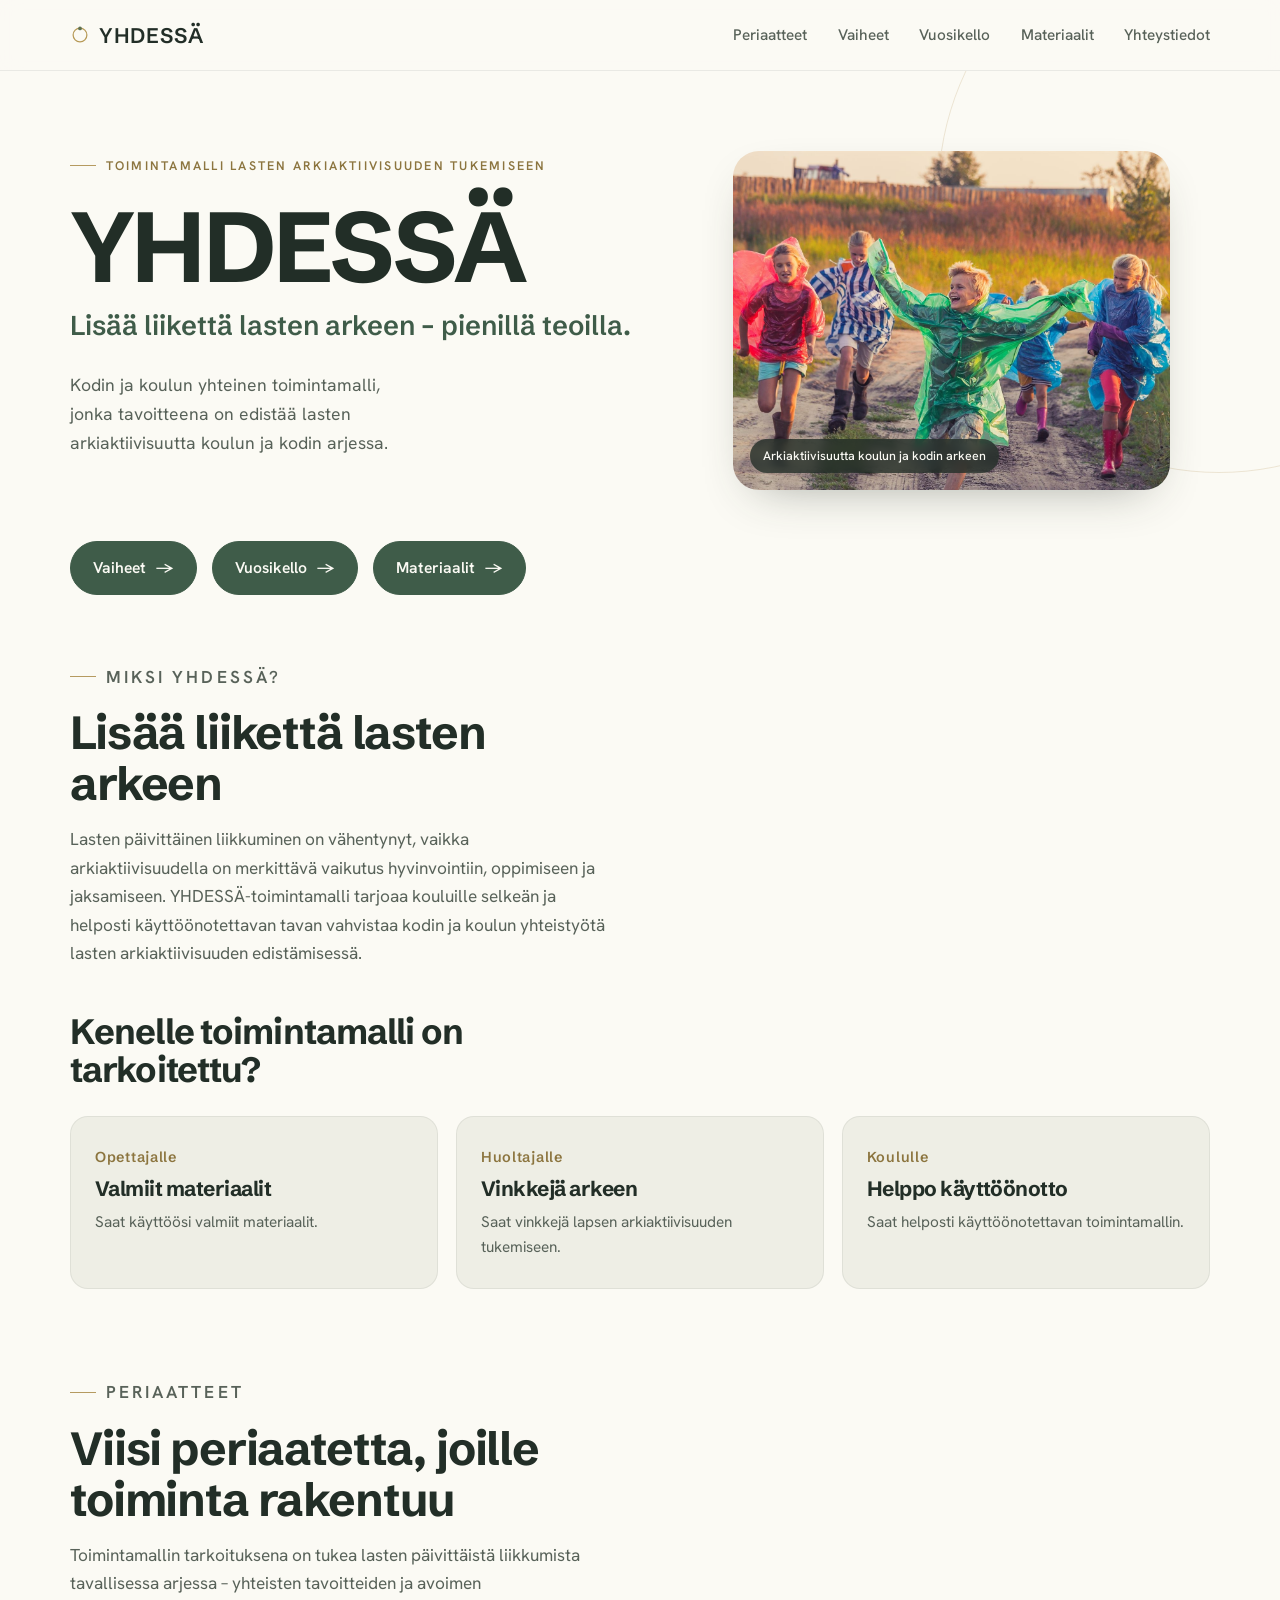
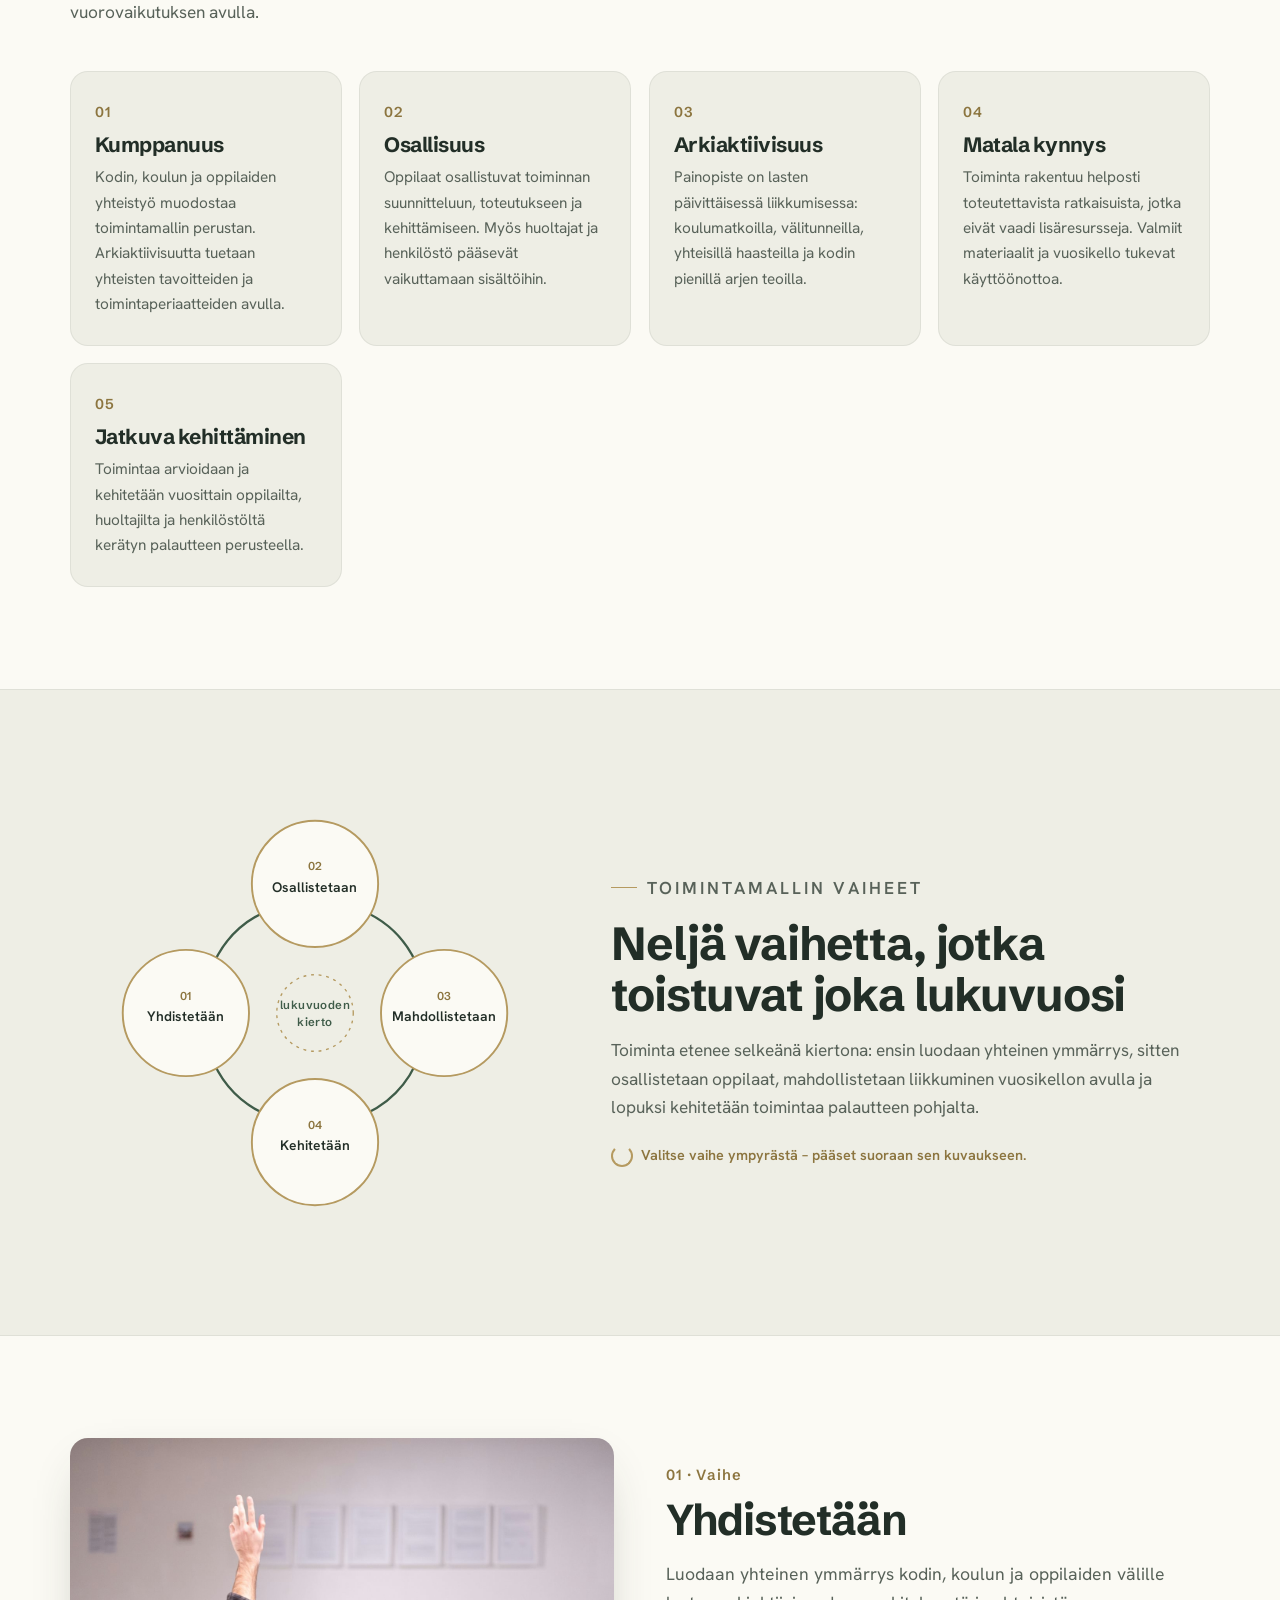
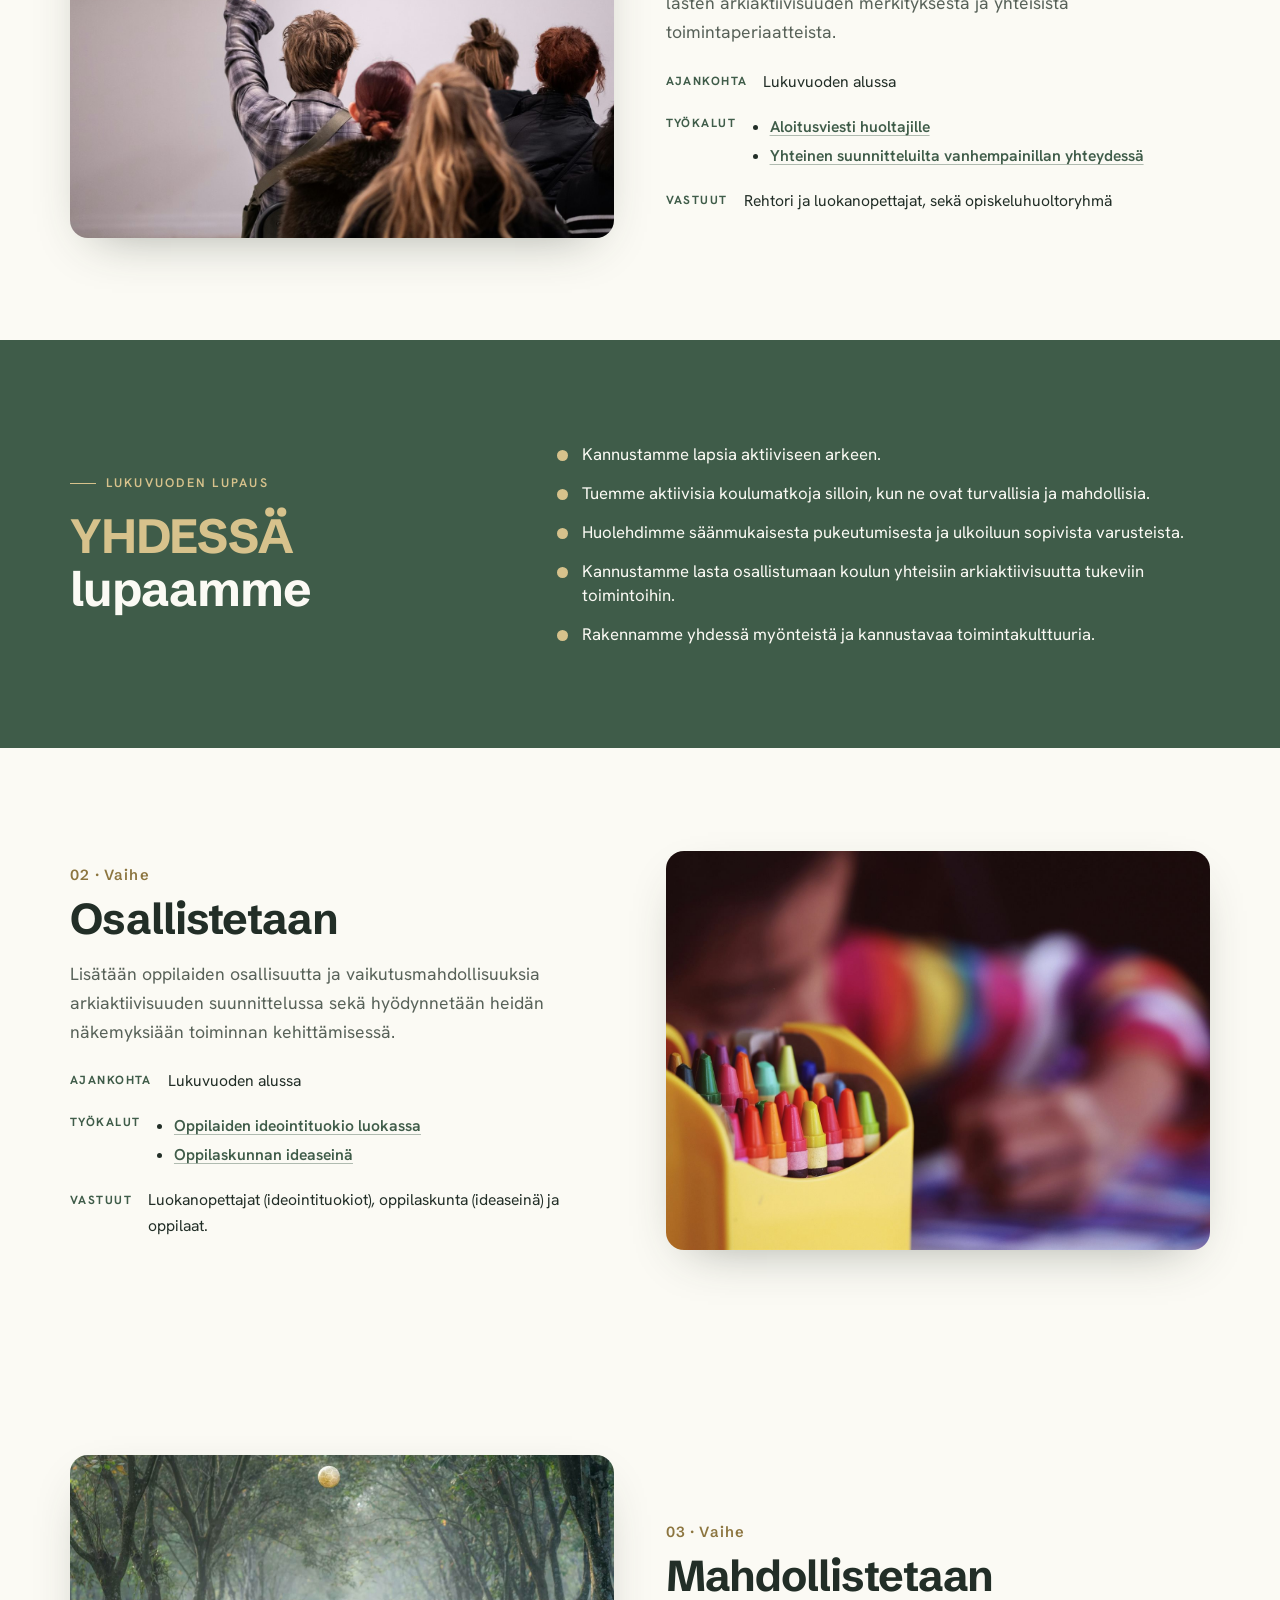
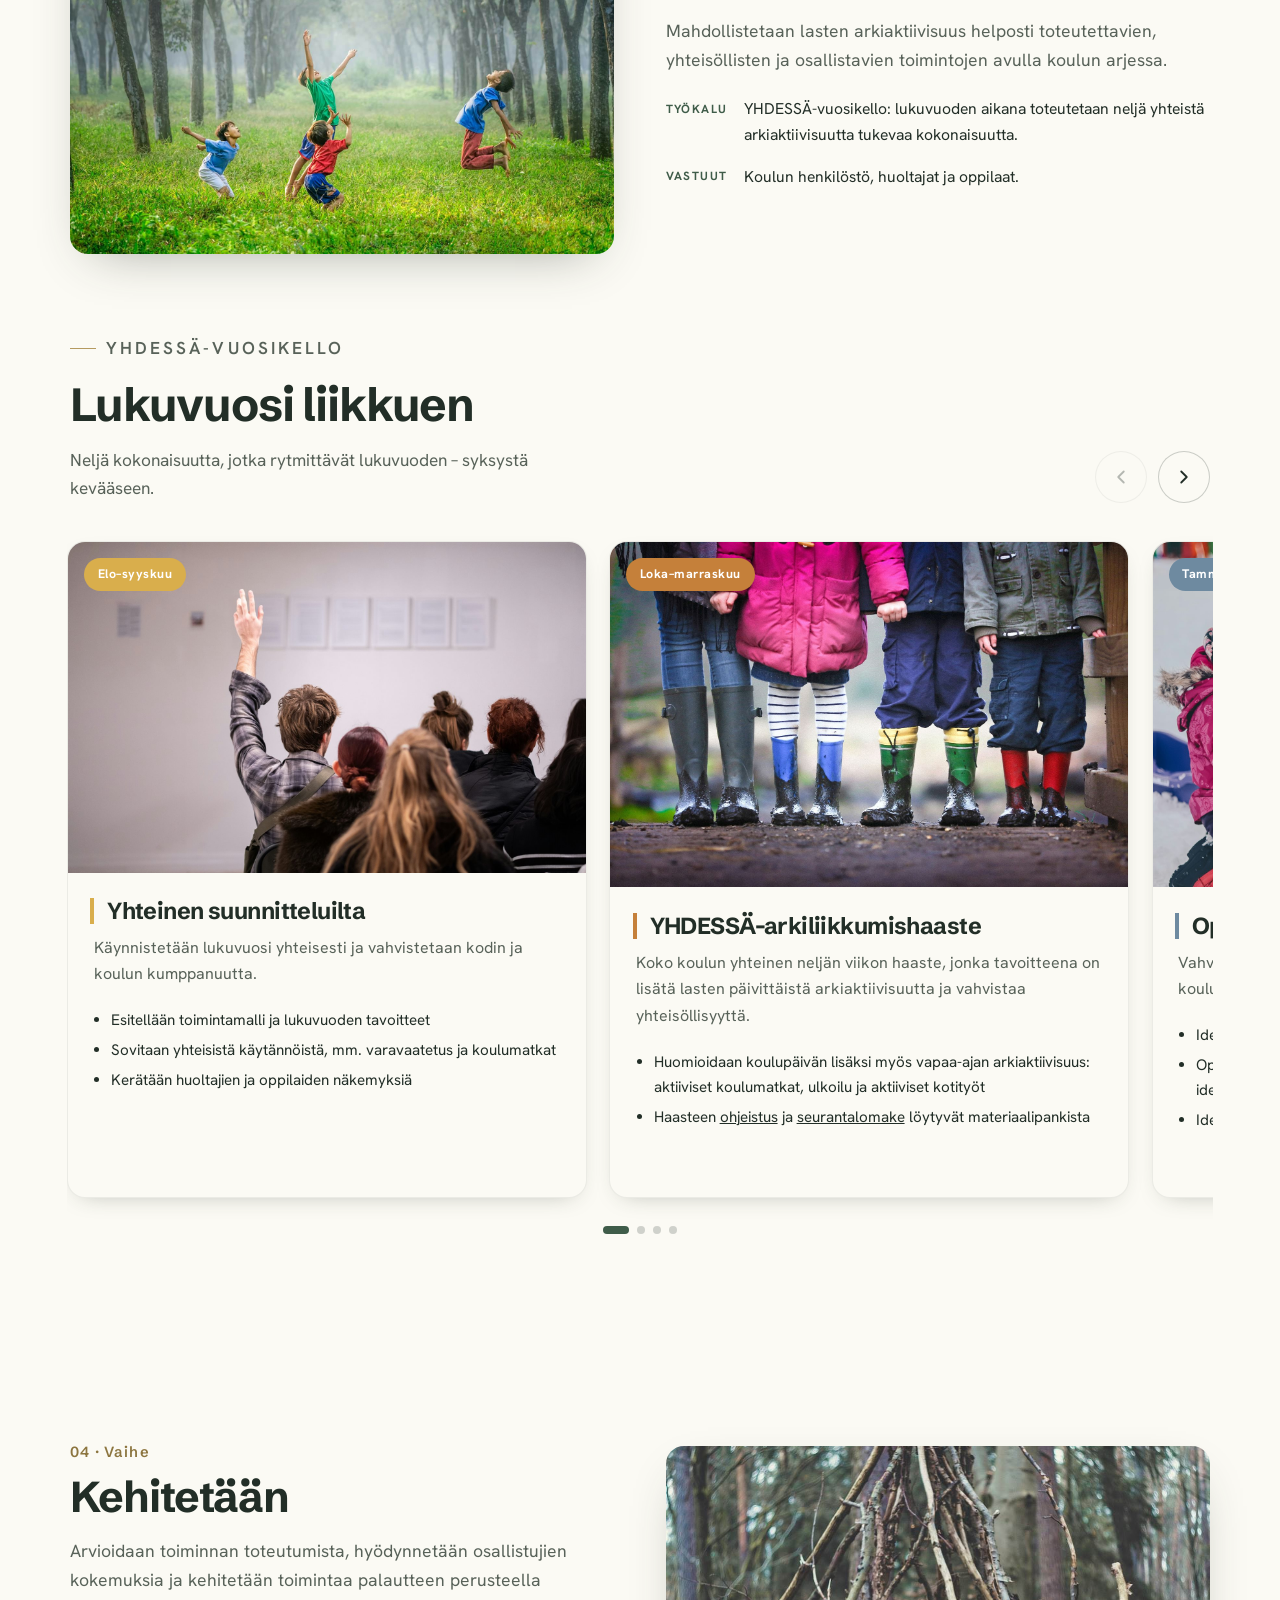
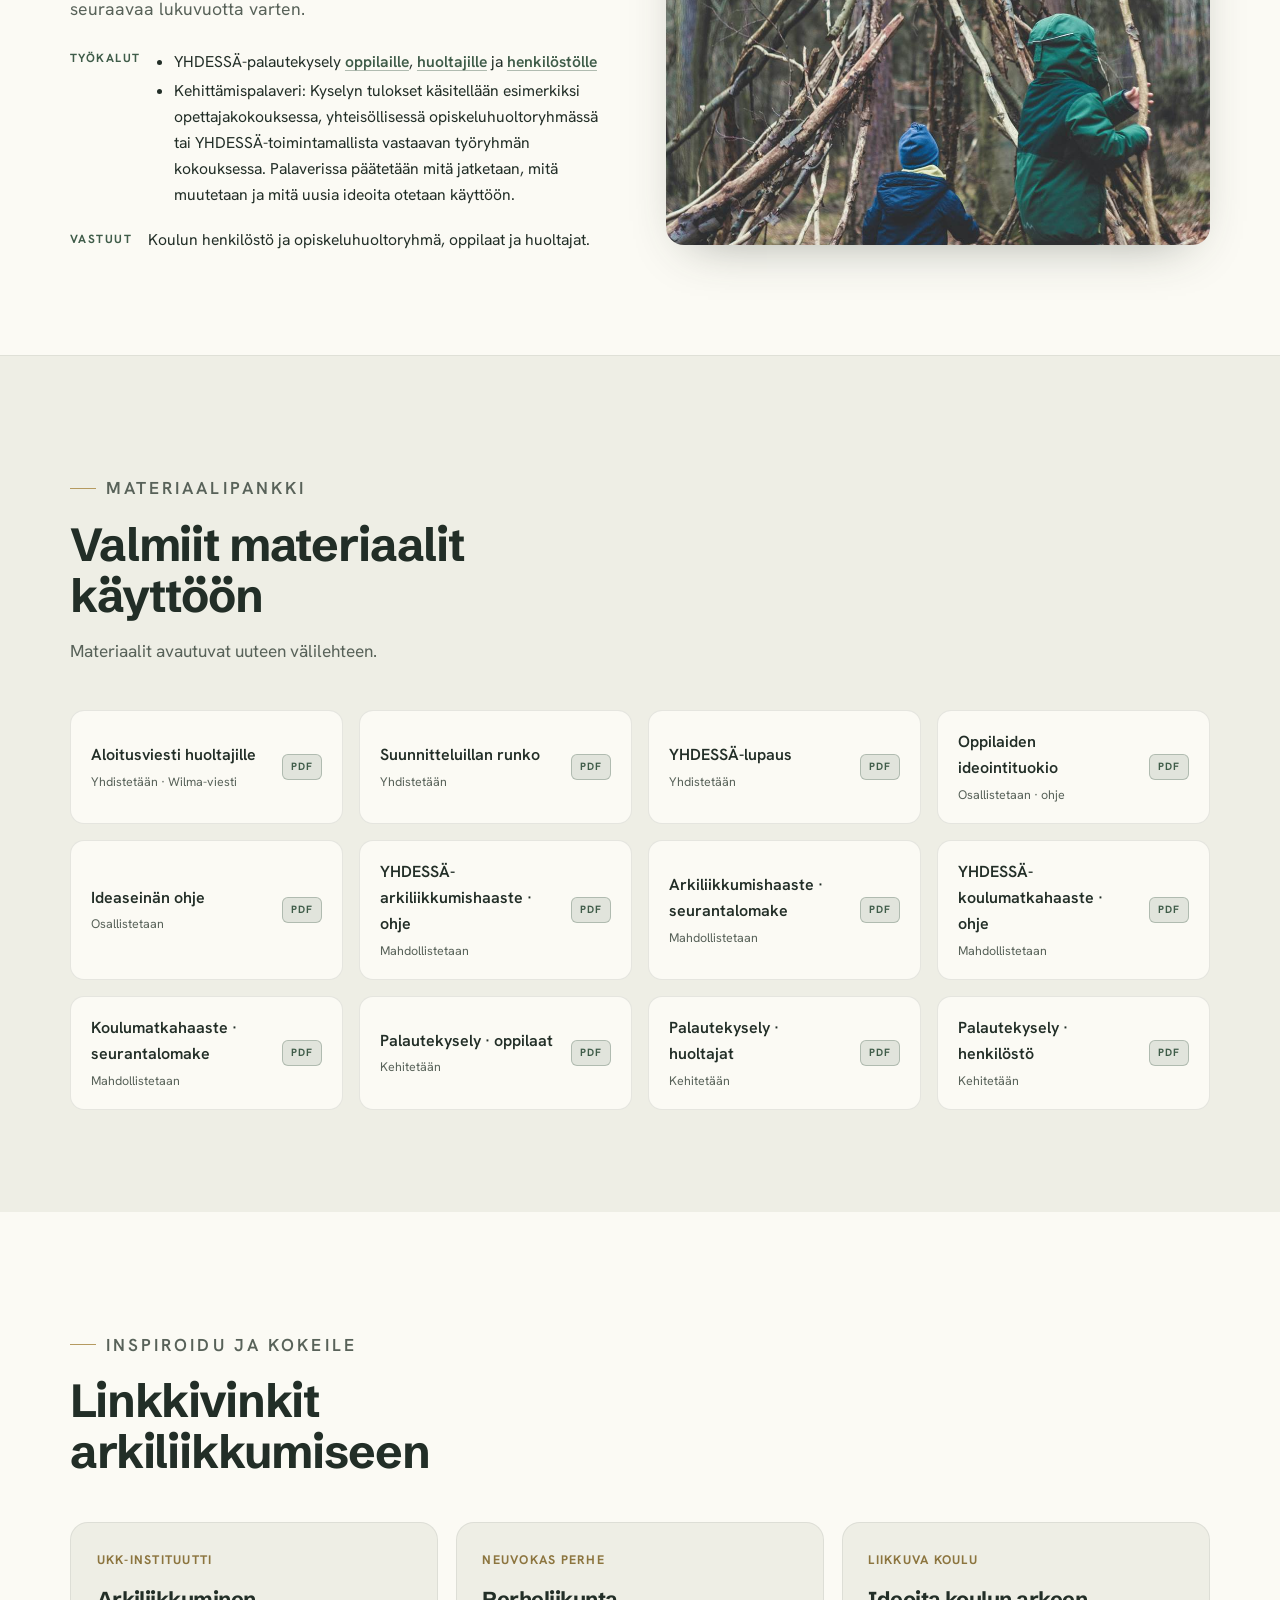
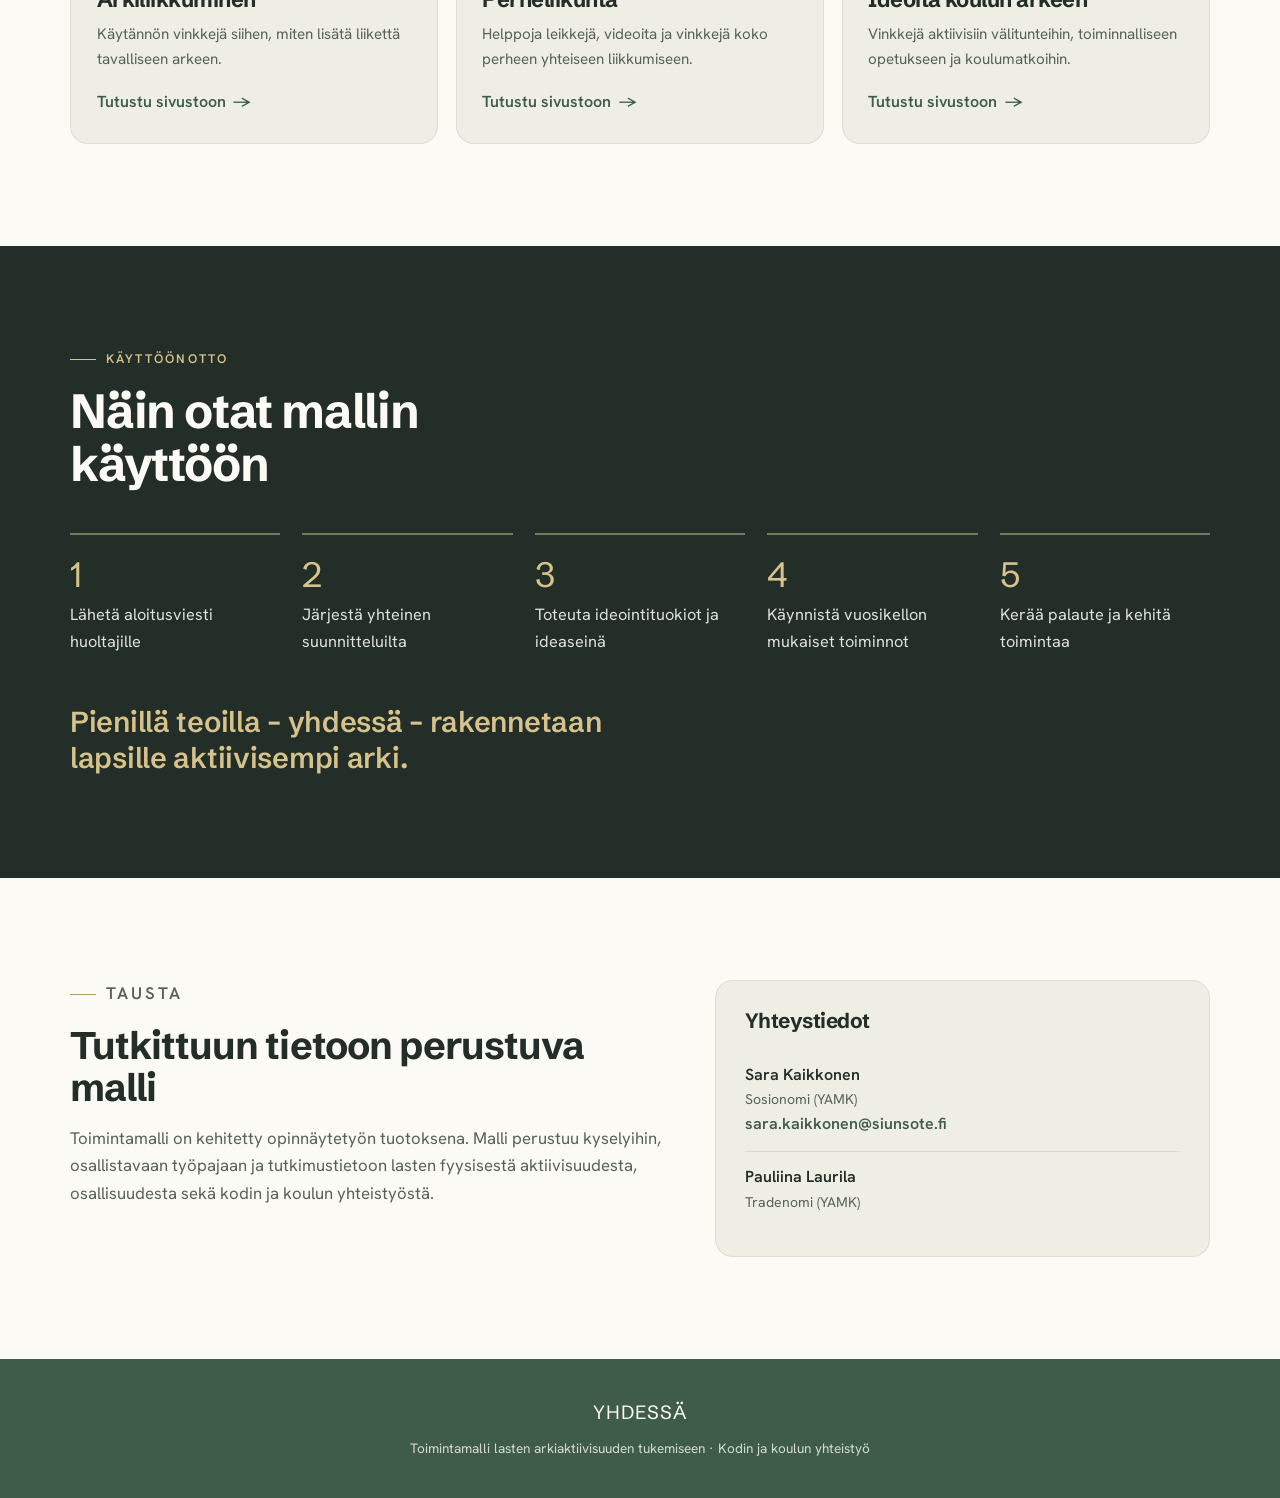
==== commit 52015753: "rev1: uudet kuvat, tekstimuutokset, kaikki materiaalit PDF:ksi + hero-pikalinkit - Kuvat: 8 uutta va" ====
--- a/index.html
+++ b/index.html
@@ -72,7 +72,7 @@
 .nav-toggle svg{width:26px;height:26px}
 
 /* ---------- HERO ---------- */
-.hero{position:relative;overflow:hidden;padding-top:clamp(2.4rem,5vw,4rem)}
+.hero{position:relative;overflow:hidden;padding-top:clamp(2.4rem,5vw,4rem);padding-bottom:clamp(1rem,2.5vw,1.6rem)}
 .hero::before{ /* faint vuosikello echo */
   content:"";position:absolute;right:-220px;top:-160px;width:560px;height:560px;border-radius:50%;
   border:1px solid color-mix(in srgb,var(--gold) 45%,transparent);opacity:.5;pointer-events:none;
@@ -109,6 +109,9 @@
 .qn span.d{font-size:.9rem;color:var(--ink-soft)}
 .qn .ar{color:var(--sage);font-weight:600;margin-top:.3rem;transition:transform .2s}
 .qn:hover .ar{transform:translateX(4px)}
+/* hero quick links as pill buttons */
+.hero-links{margin-top:clamp(1.5rem,3vw,2.2rem);display:flex;flex-wrap:wrap;gap:.9rem}
+@media(max-width:560px){.hero-links{flex-direction:column}.hero-links .btn{justify-content:center}}
 
 /* ---------- BUTTONS / ARROW LINKS ---------- */
 .btn{
@@ -324,33 +327,44 @@
 <section class="hero section" id="top">
   <div class="wrap hero-grid">
     <div>
-      <p class="eyebrow">Kodin ja koulun yhteinen toimintamalli</p>
+      <p class="eyebrow">Toimintamalli lasten arkiaktiivisuuden tukemiseen</p>
       <h1>YHDESSÄ</h1>
       <p class="tagline">Lisää liikettä lasten arkeen – pienillä teoilla.</p>
       <p class="lead">Kodin ja koulun yhteinen toimintamalli, jonka tavoitteena on edistää lasten arkiaktiivisuutta koulun ja kodin arjessa.</p>
-      <p class="theme-chip">Lukuvuoden teema: Pienillä teoilla lisää liikettä</p>
-      <div class="cta-row">
-        <a class="btn" href="#kayttoonotto">Näin otat mallin käyttöön <span class="ar">→</span></a>
-      </div>
     </div>
     <figure class="hero-figure">
       <img src="kuvia/hero-juoksu.jpg" alt="Joukko alakoululaisia juoksee reput selässä kohti koulun pihaa.">
       <figcaption class="cap">Arkiaktiivisuutta koulun ja kodin arkeen</figcaption>
     </figure>
   </div>
-</section>
-
-<!-- QUICK NAV -->
-<section class="quicknav-wrap">
-  <div class="wrap quicknav">
-    <a class="qn" href="#vaiheet"><span class="qn-k">01</span><b>Vaiheet</b><span class="d">Neljä vaihetta, jotka toistuvat joka lukuvuosi.</span><span class="ar">Katso kierto →</span></a>
-    <a class="qn" href="#vuosikello"><span class="qn-k">02</span><b>Vuosikello</b><span class="d">Lukuvuoden neljä yhteistä kokonaisuutta.</span><span class="ar">Selaa kaudet →</span></a>
-    <a class="qn" href="#materiaalit"><span class="qn-k">03</span><b>Materiaalit</b><span class="d">Valmiit pohjat käyttöönottoon.</span><span class="ar">Avaa pankki →</span></a>
+  <nav class="wrap hero-links" aria-label="Pikalinkit">
+    <a class="btn" href="#vaiheet">Vaiheet <span class="ar">→</span></a>
+    <a class="btn" href="#vuosikello">Vuosikello <span class="ar">→</span></a>
+    <a class="btn" href="#materiaalit">Materiaalit <span class="ar">→</span></a>
+  </nav>
+</section>
+
+<!-- MIKSI / KENELLE -->
+<section class="section" id="miksi" style="padding-top:clamp(1rem,2.5vw,1.6rem);padding-bottom:clamp(1.4rem,3vw,2rem)">
+  <div class="wrap">
+    <div class="sec-head reveal">
+      <p class="eyebrow">Miksi YHDESSÄ?</p>
+      <h2>Lisää liikettä lasten arkeen</h2>
+      <p>Lasten päivittäinen liikkuminen on vähentynyt, vaikka arkiaktiivisuudella on merkittävä vaikutus hyvinvointiin, oppimiseen ja jaksamiseen. YHDESSÄ-toimintamalli tarjoaa kouluille selkeän ja helposti käyttöönotettavan tavan vahvistaa kodin ja koulun yhteistyötä lasten arkiaktiivisuuden edistämisessä.</p>
+    </div>
+    <div class="sec-head reveal" style="margin:2.6rem 0 1.6rem">
+      <h2 style="font-size:clamp(1.6rem,3.4vw,2.2rem)">Kenelle toimintamalli on tarkoitettu?</h2>
+    </div>
+    <div class="principles">
+      <article class="p-card reveal"><span class="num">Opettajalle</span><h3>Valmiit materiaalit</h3><p>Saat käyttöösi valmiit materiaalit.</p></article>
+      <article class="p-card reveal"><span class="num">Huoltajalle</span><h3>Vinkkejä arkeen</h3><p>Saat vinkkejä lapsen arkiaktiivisuuden tukemiseen.</p></article>
+      <article class="p-card reveal"><span class="num">Koululle</span><h3>Helppo käyttöönotto</h3><p>Saat helposti käyttöönotettavan toimintamallin.</p></article>
+    </div>
   </div>
 </section>
 
 <!-- PERIAATTEET -->
-<section class="section" id="periaatteet">
+<section class="section" id="periaatteet" style="padding-top:clamp(1.6rem,3.5vw,2.6rem)">
   <div class="wrap">
     <div class="sec-head reveal">
       <p class="eyebrow">Periaatteet</p>
@@ -428,8 +442,8 @@
       <p class="goal">Luodaan yhteinen ymmärrys kodin, koulun ja oppilaiden välille lasten arkiaktiivisuuden merkityksestä ja yhteisistä toimintaperiaatteista.</p>
       <div class="meta">
         <div class="meta-row"><div class="meta-k">Ajankohta</div><div class="meta-v">Lukuvuoden alussa</div></div>
-        <div class="meta-row"><div class="meta-k">Työkalut</div><div class="meta-v"><ul><li><a href="materiaalipankki/aloitusviesti-huoltajille.html" target="_blank" rel="noopener">Aloitusviesti huoltajille</a></li><li><a href="materiaalipankki/suunnitteluillan-runko.html" target="_blank" rel="noopener">Yhteinen suunnitteluilta vanhempainillan yhteydessä</a> (esittely, teema ja lupaus)</li></ul></div></div>
-        <div class="meta-row"><div class="meta-k">Vastuut</div><div class="meta-v">Rehtori ja luokanopettajat sekä oppilashuollon edustaja (esim. koulukuraattori tai terveydenhoitaja).</div></div>
+        <div class="meta-row"><div class="meta-k">Työkalut</div><div class="meta-v"><ul><li><a href="materiaalipankki/aloitusviesti-huoltajille.pdf" target="_blank" rel="noopener">Aloitusviesti huoltajille</a></li><li><a href="materiaalipankki/suunnitteluillan-runko.pdf" target="_blank" rel="noopener">Yhteinen suunnitteluilta vanhempainillan yhteydessä</a></li></ul></div></div>
+        <div class="meta-row"><div class="meta-k">Vastuut</div><div class="meta-v">Rehtori ja luokanopettajat, sekä opiskeluhuoltoryhmä</div></div>
       </div>
     </div>
   </div>
@@ -462,7 +476,7 @@
       <p class="goal">Lisätään oppilaiden osallisuutta ja vaikutusmahdollisuuksia arkiaktiivisuuden suunnittelussa sekä hyödynnetään heidän näkemyksiään toiminnan kehittämisessä.</p>
       <div class="meta">
         <div class="meta-row"><div class="meta-k">Ajankohta</div><div class="meta-v">Lukuvuoden alussa</div></div>
-        <div class="meta-row"><div class="meta-k">Työkalut</div><div class="meta-v"><ul><li><a href="materiaalipankki/oppilaiden-ideointituokio.html" target="_blank" rel="noopener">Oppilaiden ideointituokio luokassa</a></li><li><a href="materiaalipankki/ideaseinan-ohje.html" target="_blank" rel="noopener">Oppilaskunnan ideaseinä</a></li></ul></div></div>
+        <div class="meta-row"><div class="meta-k">Työkalut</div><div class="meta-v"><ul><li><a href="materiaalipankki/oppilaiden-ideointituokio.pdf" target="_blank" rel="noopener">Oppilaiden ideointituokio luokassa</a></li><li><a href="materiaalipankki/ideaseinan-ohje.pdf" target="_blank" rel="noopener">Oppilaskunnan ideaseinä</a></li></ul></div></div>
         <div class="meta-row"><div class="meta-k">Vastuut</div><div class="meta-v">Luokanopettajat (ideointituokiot), oppilaskunta (ideaseinä) ja oppilaat.</div></div>
       </div>
     </div>
@@ -511,14 +525,13 @@
         </div>
       </article>
       <article class="vk-card" style="--tint:var(--autumn)">
-        <div class="vk-img"><span class="vk-season">Loka–marraskuu</span><img src="kuvia/hero-juoksu.jpg" alt="Lapsia juoksemassa."></div>
+        <div class="vk-img"><span class="vk-season">Loka–marraskuu</span><img src="kuvia/kausi-syksy.jpg" alt="Lapsia ulkoiluvarusteissa ja kumisaappaissa syksyisellä säällä."></div>
         <div class="vk-body">
-          <h3>Luokkien välinen arkiliikkumishaaste</h3>
-          <p class="vk-goal">Lisätään lasten motivaatiota liikkua ja vahvistetaan yhteisöllisyyttä. Haaste kestää neljä viikkoa.</p>
+          <h3>YHDESSÄ-arkiliikkumishaaste</h3>
+          <p class="vk-goal">Koko koulun yhteinen neljän viikon haaste, jonka tavoitteena on lisätä lasten päivittäistä arkiaktiivisuutta ja vahvistaa yhteisöllisyyttä.</p>
           <ul>
-            <li>Hyväksytään mm. aktiiviset koulumatkat, välitunti- ja harrastusliikunta sekä ulkoilu</li>
-            <li>Tulokset julkaistaan ilmoitustaululla tai Wilmassa</li>
-            <li>Haaste päätetään yhteiseen palkitsemiseen</li>
+            <li>Huomioidaan koulupäivän lisäksi myös vapaa-ajan arkiaktiivisuus: aktiiviset koulumatkat, ulkoilu ja aktiiviset kotityöt</li>
+            <li>Haasteen <a href="materiaalipankki/arkiliikkumishaaste-ohje.pdf" target="_blank" rel="noopener">ohjeistus</a> ja <a href="materiaalipankki/arkiliikkumishaaste-seuranta.pdf" target="_blank" rel="noopener">seurantalomake</a> löytyvät materiaalipankista</li>
           </ul>
         </div>
       </article>
@@ -538,11 +551,12 @@
         <div class="vk-img"><span class="vk-season">Huhti–toukokuu</span><img src="kuvia/kausi-kevat.jpg" alt="Värikkäitä polkupyöriä rivissä."></div>
         <div class="vk-body">
           <h3>Koulumatkahaaste</h3>
-          <p class="vk-goal">Vahvistetaan aktiivisia koulumatkoja osana päivittäistä elämäntapaa. Haaste kestää neljä viikkoa.</p>
+          <p class="vk-goal">Vahvistetaan aktiivisia koulumatkoja osana päivittäistä elämäntapaa. Haaste kestää kaksi viikkoa.</p>
           <ul>
             <li>Oppilas kirjaa päivittäin aktiivisesti kuljetut koulumatkat</li>
             <li>Tuloksia seurataan luokittain</li>
             <li>Huoltajat kannustavat ja huolehtivat turvallisuudesta</li>
+            <li>Koulumatkahaasteen <a href="materiaalipankki/koulumatkahaaste-ohje.pdf" target="_blank" rel="noopener">ohjeistus</a> ja <a href="materiaalipankki/koulumatkahaaste-seuranta.pdf" target="_blank" rel="noopener">seurantalomake</a> löytyvät materiaalipankista</li>
           </ul>
         </div>
       </article>
@@ -561,7 +575,7 @@
       <p class="goal">Arvioidaan toiminnan toteutumista, hyödynnetään osallistujien kokemuksia ja kehitetään toimintaa palautteen perusteella seuraavaa lukuvuotta varten.</p>
       <div class="meta">
         <div class="meta-row"><div class="meta-k">Työkalut</div><div class="meta-v"><ul><li>YHDESSÄ-palautekysely <a href="materiaalipankki/palautekysely-oppilaat.pdf" target="_blank" rel="noopener">oppilaille</a>, <a href="materiaalipankki/palautekysely-huoltajat.pdf" target="_blank" rel="noopener">huoltajille</a> ja <a href="materiaalipankki/palautekysely-henkilosto.pdf" target="_blank" rel="noopener">henkilöstölle</a></li><li>Kehittämispalaveri: Kyselyn tulokset käsitellään esimerkiksi opettajakokouksessa, yhteisöllisessä opiskeluhuoltoryhmässä tai YHDESSÄ-toimintamallista vastaavan työryhmän kokouksessa. Palaverissa päätetään mitä jatketaan, mitä muutetaan ja mitä uusia ideoita otetaan käyttöön.</li></ul></div></div>
-        <div class="meta-row"><div class="meta-k">Vastuut</div><div class="meta-v">Koulun henkilöstö ja oppilashuoltoryhmä, oppilaat ja huoltajat.</div></div>
+        <div class="meta-row"><div class="meta-k">Vastuut</div><div class="meta-v">Koulun henkilöstö ja opiskeluhuoltoryhmä, oppilaat ja huoltajat.</div></div>
       </div>
     </div>
   </div>
@@ -576,11 +590,15 @@
       <p>Materiaalit avautuvat uuteen välilehteen.</p>
     </div>
     <div class="mat-grid">
-      <a class="mat-item reveal" href="materiaalipankki/aloitusviesti-huoltajille.html" target="_blank" rel="noopener"><span class="mt"><b>Aloitusviesti huoltajille</b><span>Yhdistetään · Wilma-viesti</span></span><span class="ar">→</span></a>
-      <a class="mat-item reveal" href="materiaalipankki/suunnitteluillan-runko.html" target="_blank" rel="noopener"><span class="mt"><b>Suunnitteluillan runko</b><span>Yhdistetään</span></span><span class="ar">→</span></a>
-      <a class="mat-item reveal" href="materiaalipankki/yhdessa-lupaus.html" target="_blank" rel="noopener"><span class="mt"><b>YHDESSÄ-lupaus</b><span>Yhdistetään</span></span><span class="ar">→</span></a>
-      <a class="mat-item reveal" href="materiaalipankki/oppilaiden-ideointituokio.html" target="_blank" rel="noopener"><span class="mt"><b>Oppilaiden ideointituokio</b><span>Osallistetaan · ohje</span></span><span class="ar">→</span></a>
-      <a class="mat-item reveal" href="materiaalipankki/ideaseinan-ohje.html" target="_blank" rel="noopener"><span class="mt"><b>Ideaseinän ohje</b><span>Osallistetaan</span></span><span class="ar">→</span></a>
+      <a class="mat-item reveal" href="materiaalipankki/aloitusviesti-huoltajille.pdf" target="_blank" rel="noopener"><span class="mt"><b>Aloitusviesti huoltajille</b><span>Yhdistetään · Wilma-viesti</span></span><span class="pdf-tag">PDF</span></a>
+      <a class="mat-item reveal" href="materiaalipankki/suunnitteluillan-runko.pdf" target="_blank" rel="noopener"><span class="mt"><b>Suunnitteluillan runko</b><span>Yhdistetään</span></span><span class="pdf-tag">PDF</span></a>
+      <a class="mat-item reveal" href="materiaalipankki/yhdessa-lupaus.pdf" target="_blank" rel="noopener"><span class="mt"><b>YHDESSÄ-lupaus</b><span>Yhdistetään</span></span><span class="pdf-tag">PDF</span></a>
+      <a class="mat-item reveal" href="materiaalipankki/oppilaiden-ideointituokio.pdf" target="_blank" rel="noopener"><span class="mt"><b>Oppilaiden ideointituokio</b><span>Osallistetaan · ohje</span></span><span class="pdf-tag">PDF</span></a>
+      <a class="mat-item reveal" href="materiaalipankki/ideaseinan-ohje.pdf" target="_blank" rel="noopener"><span class="mt"><b>Ideaseinän ohje</b><span>Osallistetaan</span></span><span class="pdf-tag">PDF</span></a>
+      <a class="mat-item reveal" href="materiaalipankki/arkiliikkumishaaste-ohje.pdf" target="_blank" rel="noopener"><span class="mt"><b>YHDESSÄ-arkiliikkumishaaste · ohje</b><span>Mahdollistetaan</span></span><span class="pdf-tag">PDF</span></a>
+      <a class="mat-item reveal" href="materiaalipankki/arkiliikkumishaaste-seuranta.pdf" target="_blank" rel="noopener"><span class="mt"><b>Arkiliikkumishaaste · seurantalomake</b><span>Mahdollistetaan</span></span><span class="pdf-tag">PDF</span></a>
+      <a class="mat-item reveal" href="materiaalipankki/koulumatkahaaste-ohje.pdf" target="_blank" rel="noopener"><span class="mt"><b>YHDESSÄ-koulumatkahaaste · ohje</b><span>Mahdollistetaan</span></span><span class="pdf-tag">PDF</span></a>
+      <a class="mat-item reveal" href="materiaalipankki/koulumatkahaaste-seuranta.pdf" target="_blank" rel="noopener"><span class="mt"><b>Koulumatkahaaste · seurantalomake</b><span>Mahdollistetaan</span></span><span class="pdf-tag">PDF</span></a>
       <a class="mat-item reveal" href="materiaalipankki/palautekysely-oppilaat.pdf" target="_blank" rel="noopener"><span class="mt"><b>Palautekysely · oppilaat</b><span>Kehitetään</span></span><span class="pdf-tag">PDF</span></a>
       <a class="mat-item reveal" href="materiaalipankki/palautekysely-huoltajat.pdf" target="_blank" rel="noopener"><span class="mt"><b>Palautekysely · huoltajat</b><span>Kehitetään</span></span><span class="pdf-tag">PDF</span></a>
       <a class="mat-item reveal" href="materiaalipankki/palautekysely-henkilosto.pdf" target="_blank" rel="noopener"><span class="mt"><b>Palautekysely · henkilöstö</b><span>Kehitetään</span></span><span class="pdf-tag">PDF</span></a>
@@ -651,7 +669,6 @@
   <div class="wrap">
     <div class="brand-f">YHDESSÄ</div>
     <p>Toimintamalli lasten arkiaktiivisuuden tukemiseen · Kodin ja koulun yhteistyö</p>
-    <p class="img-credit">Sivuston valokuvat ovat Microsoft 365:n kuvapankista ja niiden käyttöoikeudet omistaa Microsoft.</p>
   </div>
 </footer>
 
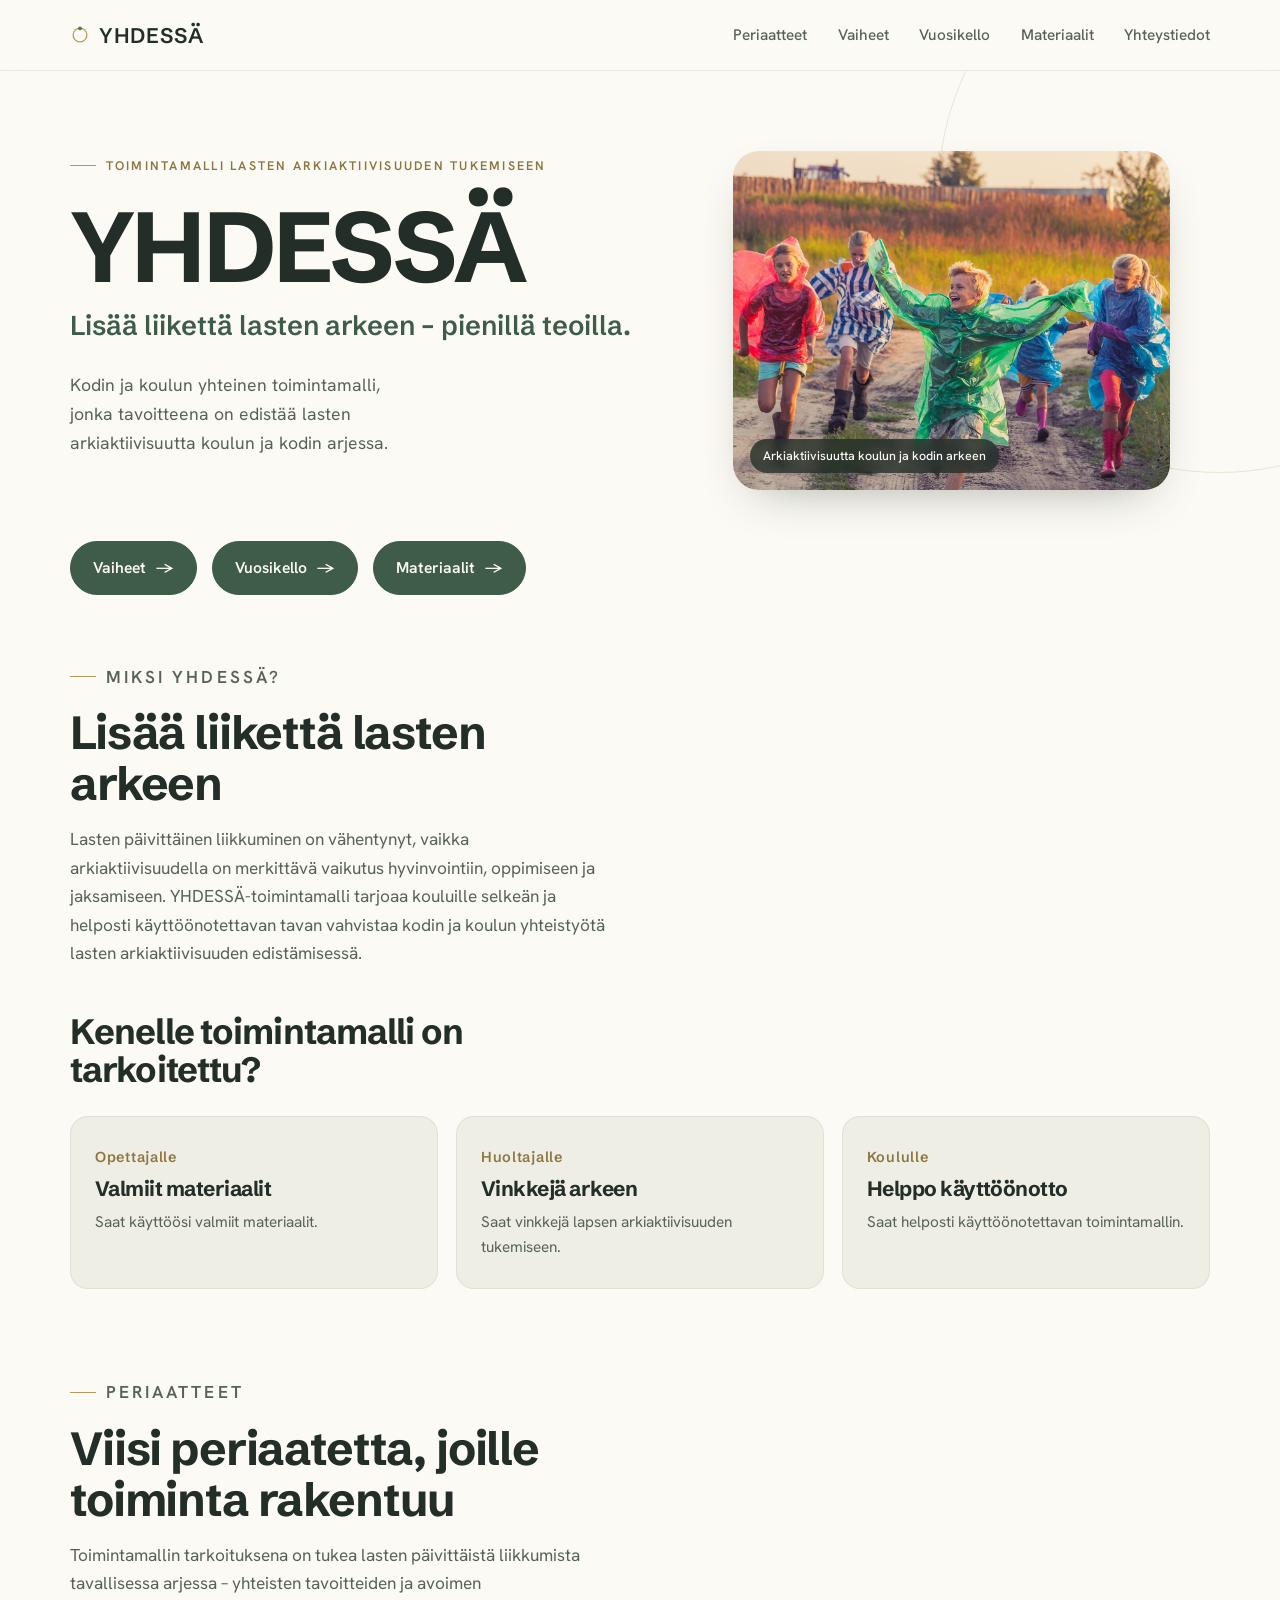
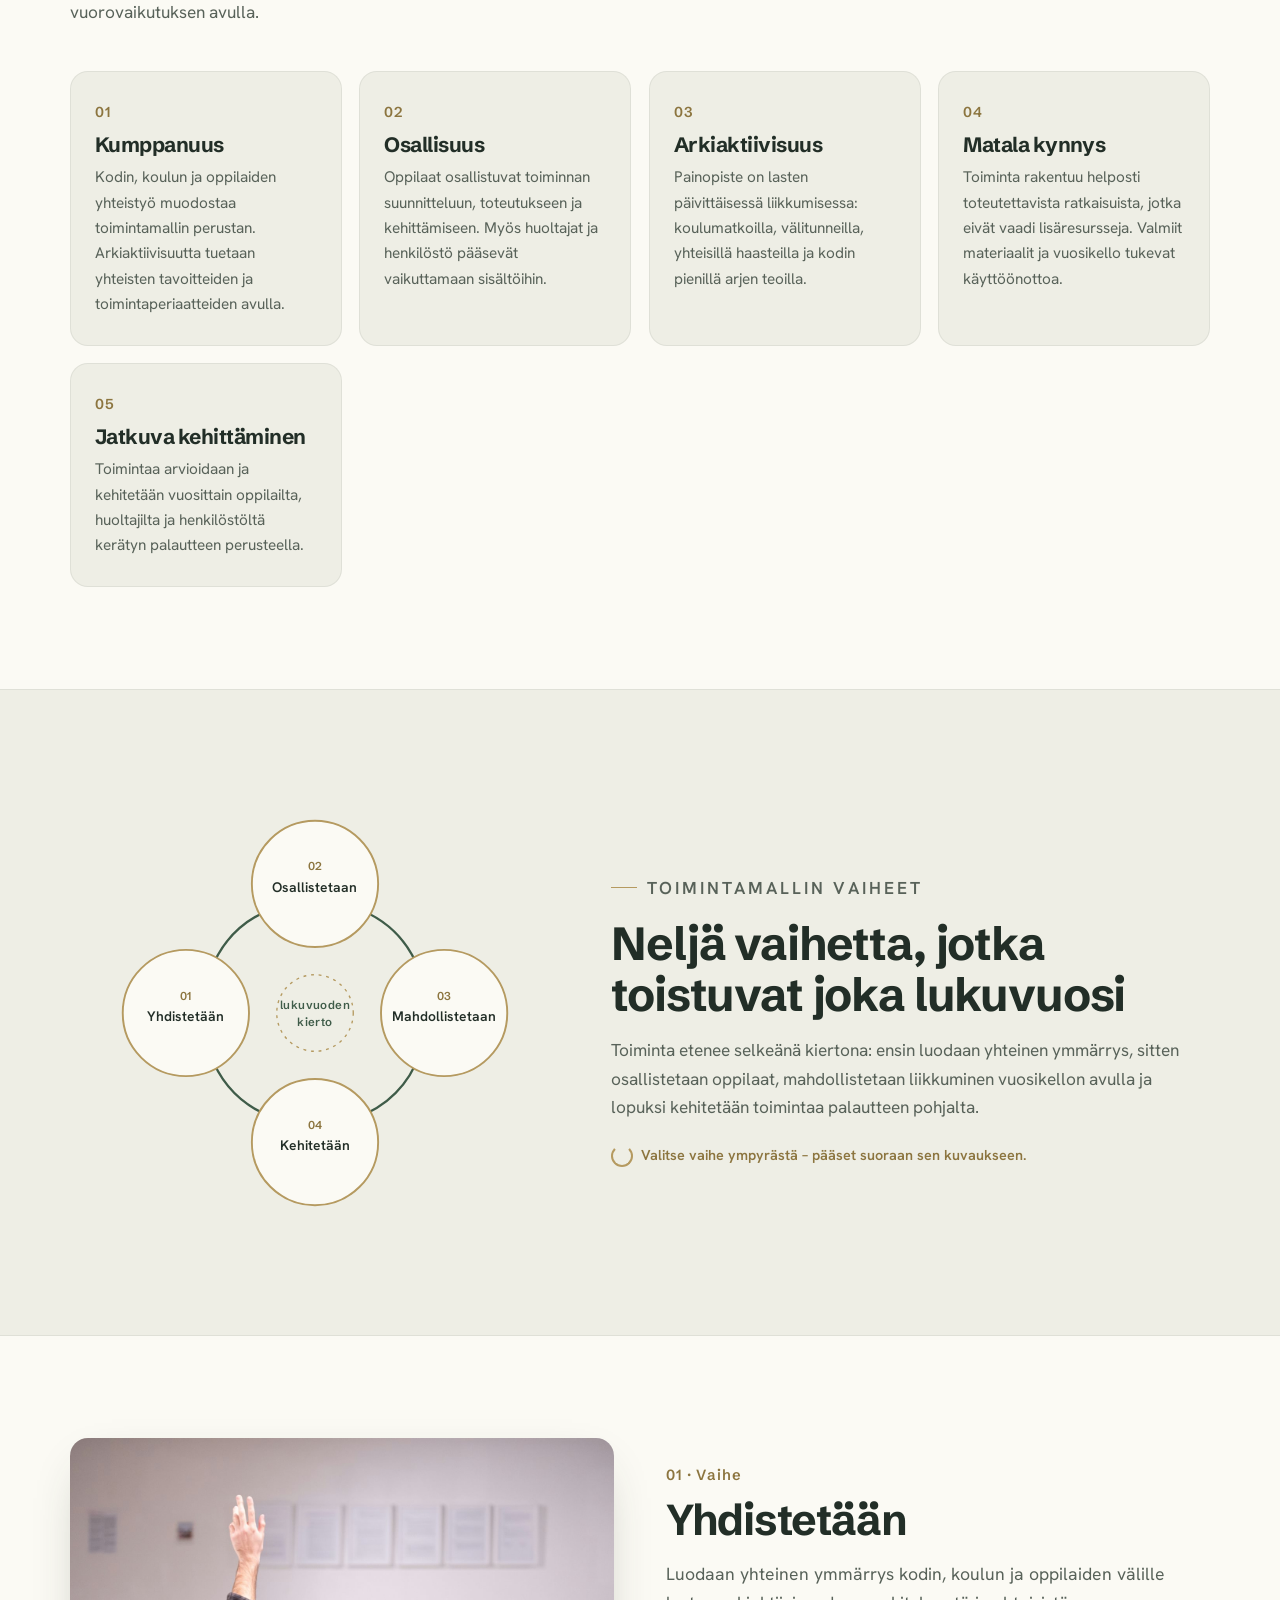
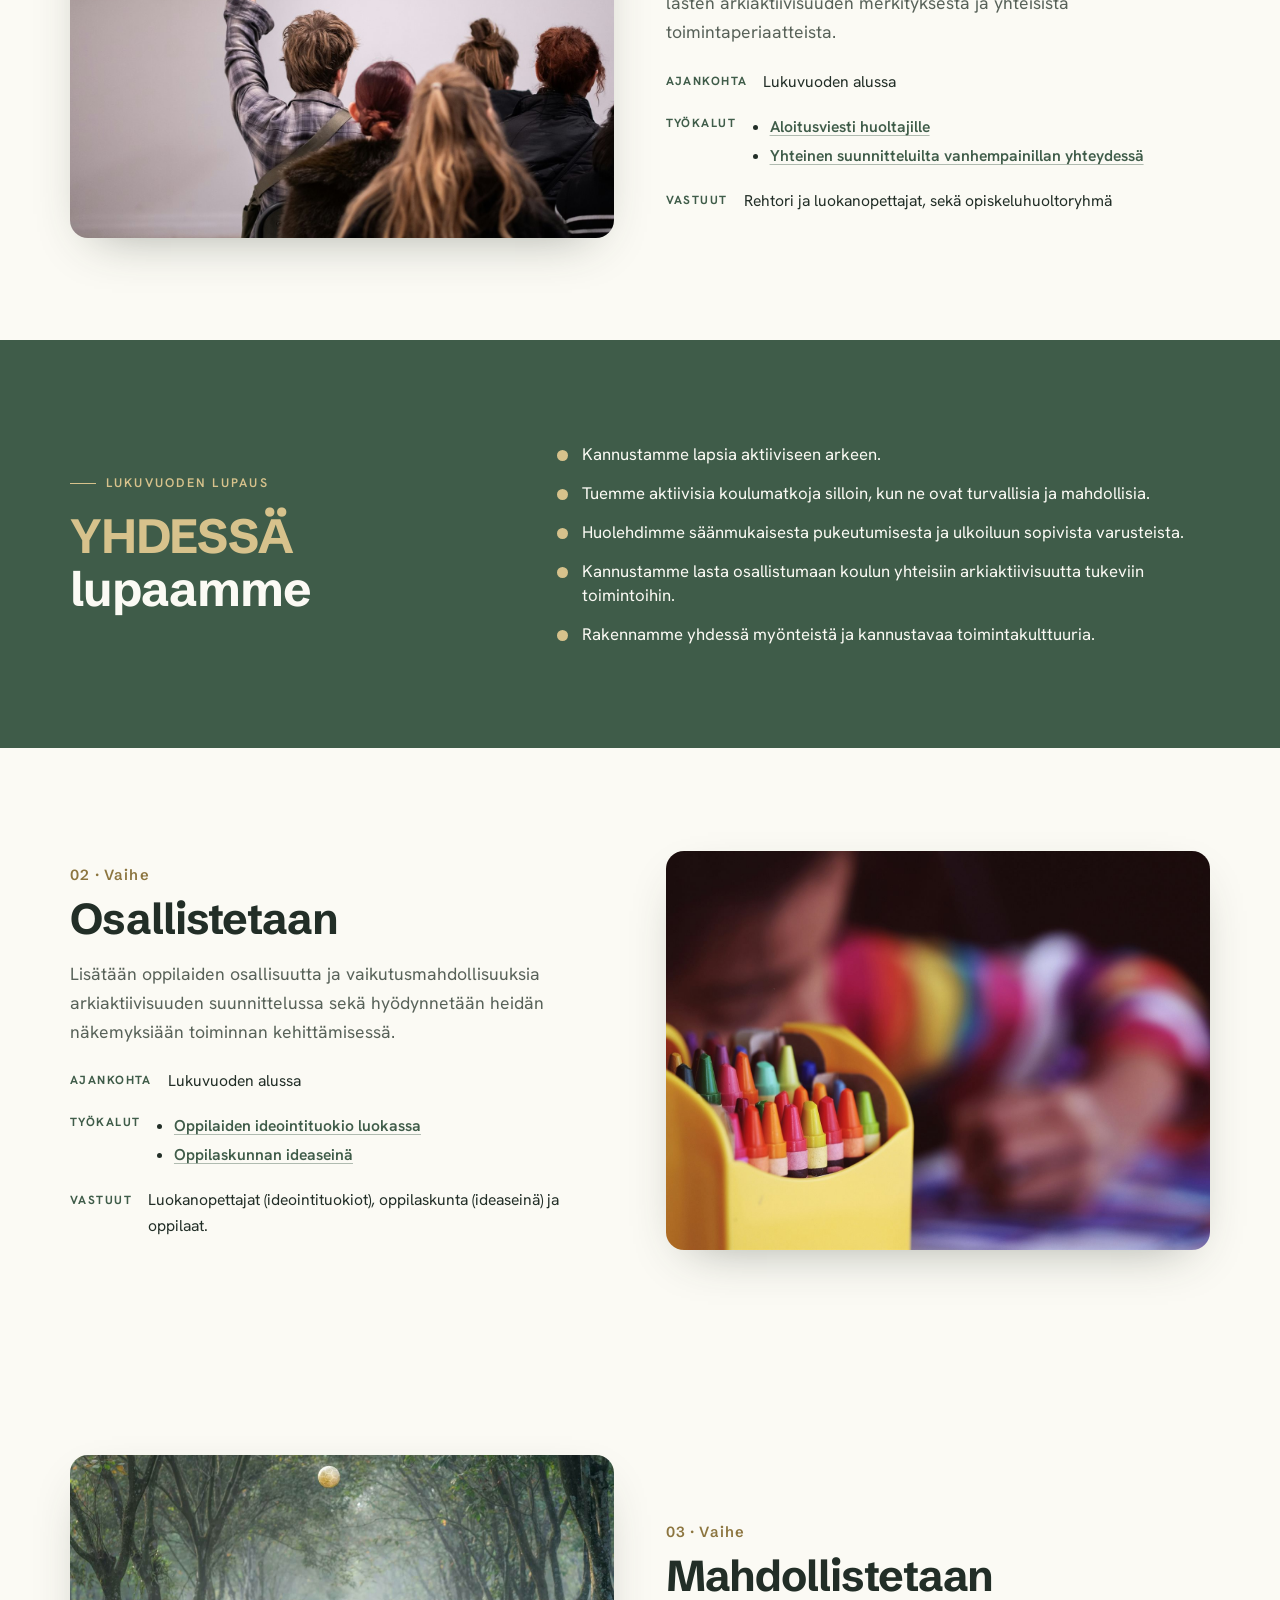
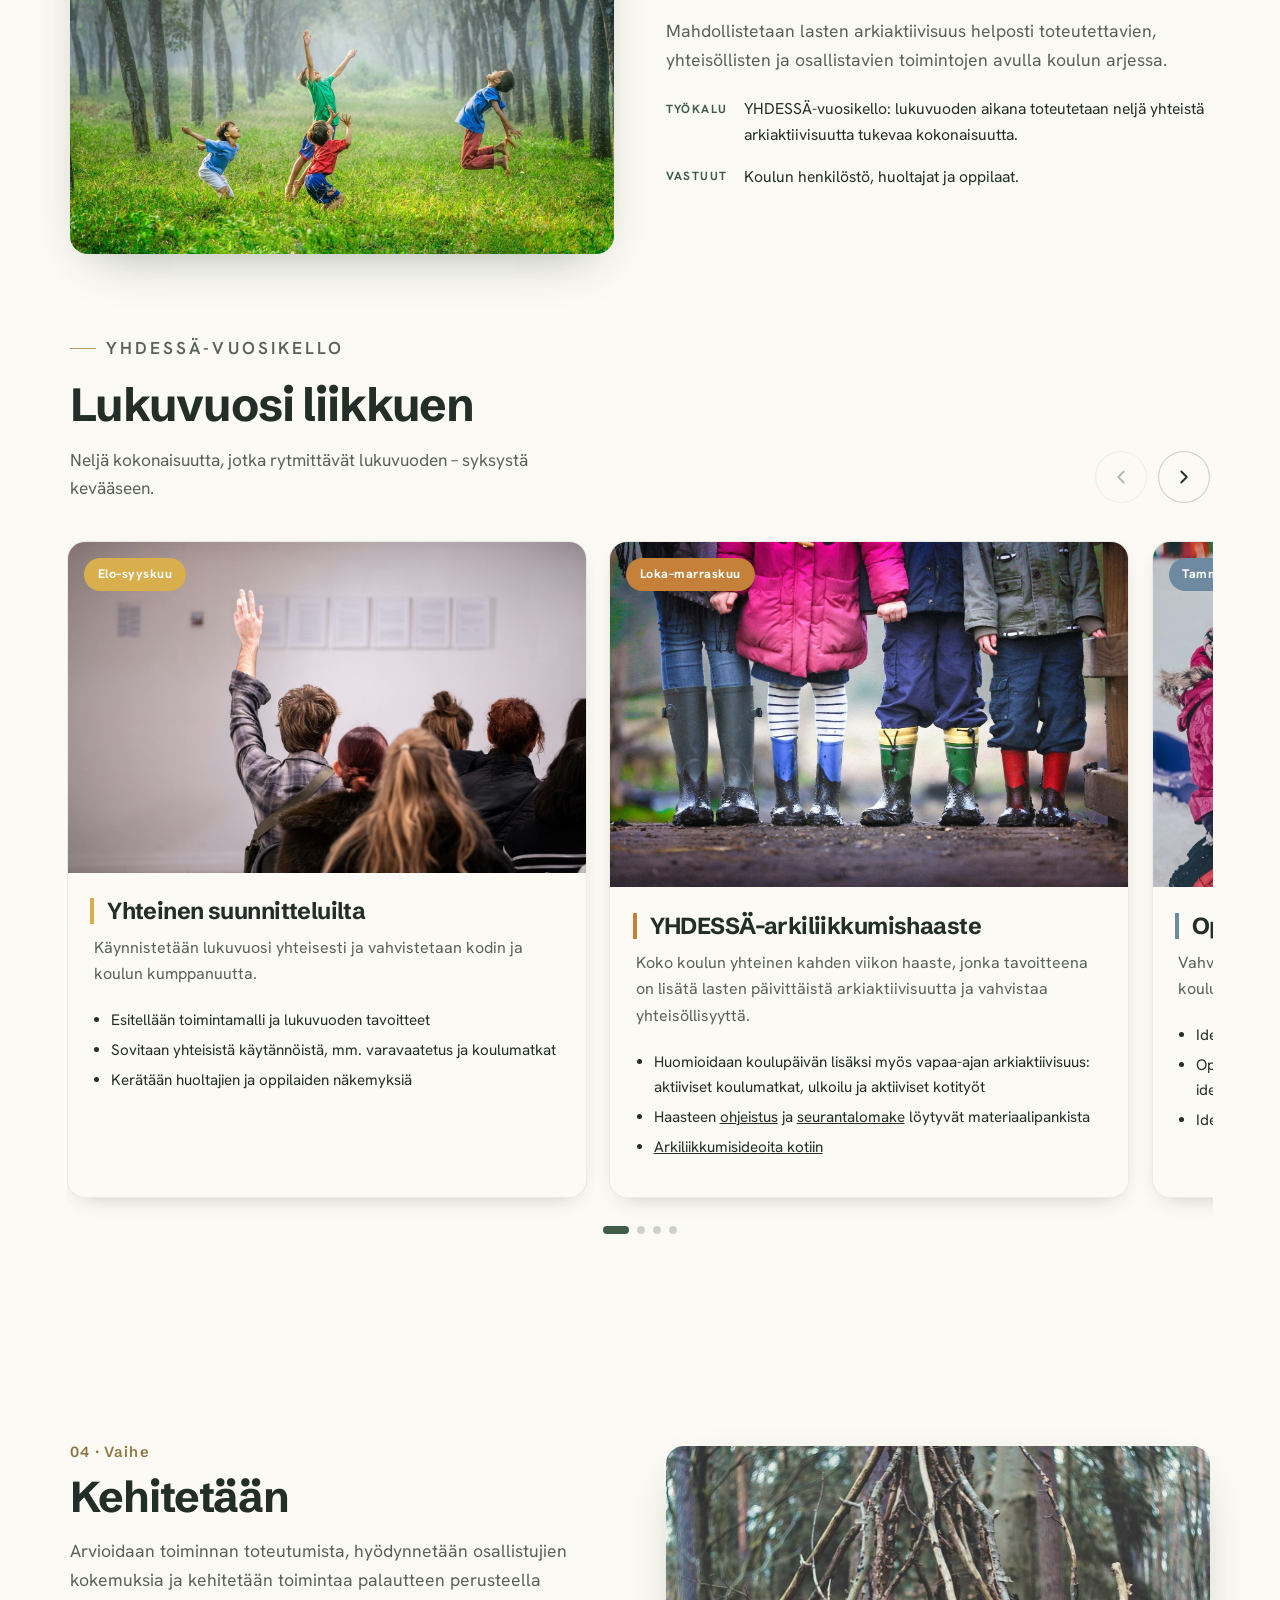
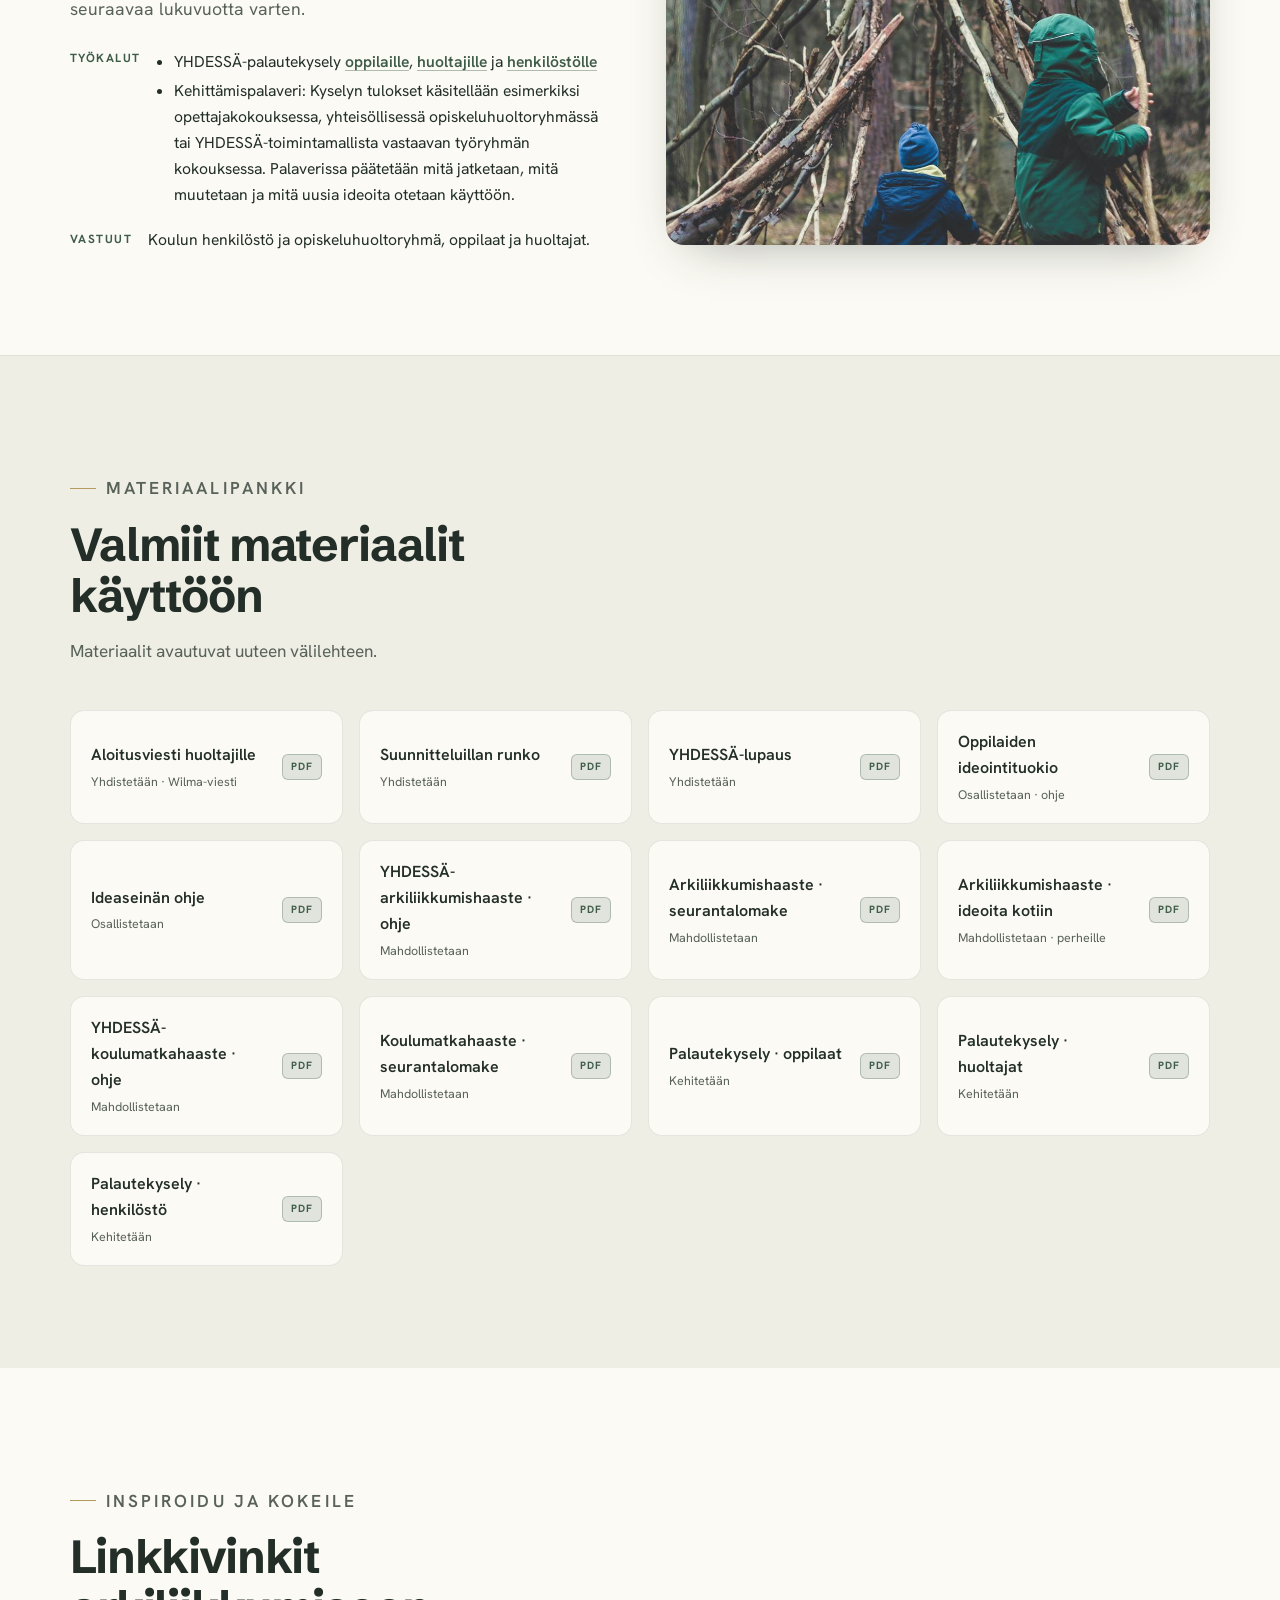
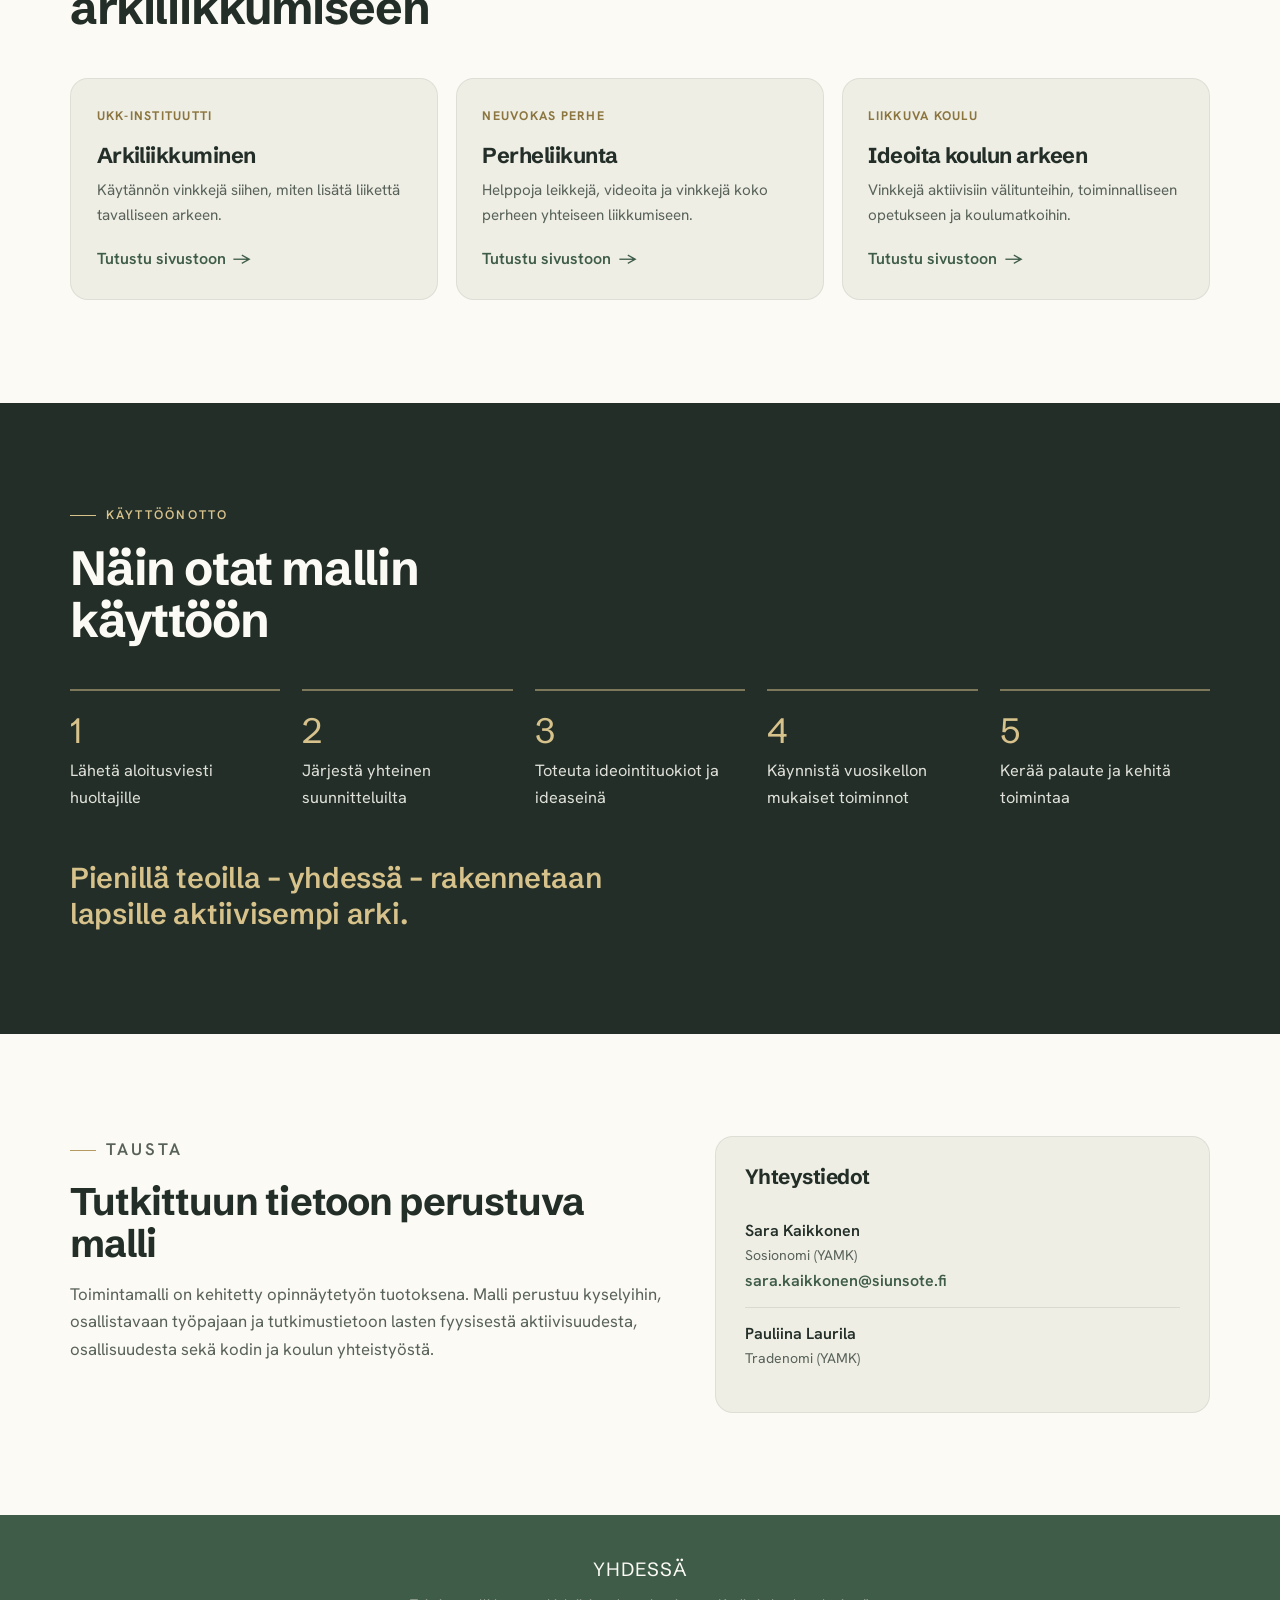
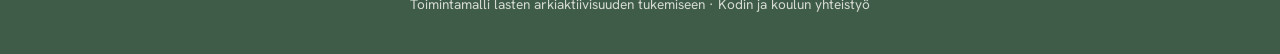
==== commit 67fb1945: "rev2: arkiliikkumishaaste 2 viikkoa, kotiin-ideat PDF, suunnitteluillan lisäys - Arkiliikkumishaaste" ====
--- a/index.html
+++ b/index.html
@@ -333,7 +333,7 @@
       <p class="lead">Kodin ja koulun yhteinen toimintamalli, jonka tavoitteena on edistää lasten arkiaktiivisuutta koulun ja kodin arjessa.</p>
     </div>
     <figure class="hero-figure">
-      <img src="kuvia/hero-juoksu.jpg" alt="Joukko alakoululaisia juoksee reput selässä kohti koulun pihaa.">
+      <img src="kuvia/hero-juoksu.jpg?v=2" alt="Joukko alakoululaisia juoksee reput selässä kohti koulun pihaa.">
       <figcaption class="cap">Arkiaktiivisuutta koulun ja kodin arkeen</figcaption>
     </figure>
   </div>
@@ -435,7 +435,7 @@
 <!-- YHDISTETÄÄN -->
 <section class="section" id="yhdistetaan">
   <div class="wrap phase reveal">
-    <div class="phase-media"><img src="kuvia/yhdistetaan.jpg" alt="Aikuisia kohottaa käsiä yhteisessä tilaisuudessa."></div>
+    <div class="phase-media"><img src="kuvia/yhdistetaan.jpg?v=2" alt="Aikuisia kohottaa käsiä yhteisessä tilaisuudessa."></div>
     <div>
       <span class="phase-tag">01 · Vaihe</span>
       <h2>Yhdistetään</h2>
@@ -469,7 +469,7 @@
 <!-- OSALLISTETÄÄN -->
 <section class="section" id="osallistetaan">
   <div class="wrap phase flip reveal">
-    <div class="phase-media"><img src="kuvia/osallistetaan.jpg" alt="Ihmisiä ideoi yhdessä pöydän ääressä, jolla on värikkäitä kuvioita."></div>
+    <div class="phase-media"><img src="kuvia/osallistetaan.jpg?v=2" alt="Ihmisiä ideoi yhdessä pöydän ääressä, jolla on värikkäitä kuvioita."></div>
     <div>
       <span class="phase-tag">02 · Vaihe</span>
       <h2>Osallistetaan</h2>
@@ -486,7 +486,7 @@
 <!-- MAHDOLLISTETAAN + VUOSIKELLO -->
 <section class="section" id="mahdollistetaan">
   <div class="wrap phase reveal">
-    <div class="phase-media"><img src="kuvia/mahdollistetaan.jpg" alt="Lapsia piirtää liiduilla pihan asfalttiin."></div>
+    <div class="phase-media"><img src="kuvia/mahdollistetaan.jpg?v=2" alt="Lapsia piirtää liiduilla pihan asfalttiin."></div>
     <div>
       <span class="phase-tag">03 · Vaihe</span>
       <h2>Mahdollistetaan</h2>
@@ -513,7 +513,7 @@
 
     <div class="vk-track" id="vkTrack" tabindex="0" aria-label="Vuosikellon kaudet">
       <article class="vk-card" style="--tint:var(--summer)">
-        <div class="vk-img"><span class="vk-season">Elo–syyskuu</span><img src="kuvia/yhdistetaan.jpg" alt="Yhteinen suunnitteluilta."></div>
+        <div class="vk-img"><span class="vk-season">Elo–syyskuu</span><img src="kuvia/yhdistetaan.jpg?v=2" alt="Yhteinen suunnitteluilta."></div>
         <div class="vk-body">
           <h3>Yhteinen suunnitteluilta</h3>
           <p class="vk-goal">Käynnistetään lukuvuosi yhteisesti ja vahvistetaan kodin ja koulun kumppanuutta.</p>
@@ -525,18 +525,19 @@
         </div>
       </article>
       <article class="vk-card" style="--tint:var(--autumn)">
-        <div class="vk-img"><span class="vk-season">Loka–marraskuu</span><img src="kuvia/kausi-syksy.jpg" alt="Lapsia ulkoiluvarusteissa ja kumisaappaissa syksyisellä säällä."></div>
+        <div class="vk-img"><span class="vk-season">Loka–marraskuu</span><img src="kuvia/kausi-syksy.jpg?v=2" alt="Lapsia ulkoiluvarusteissa ja kumisaappaissa syksyisellä säällä."></div>
         <div class="vk-body">
           <h3>YHDESSÄ-arkiliikkumishaaste</h3>
-          <p class="vk-goal">Koko koulun yhteinen neljän viikon haaste, jonka tavoitteena on lisätä lasten päivittäistä arkiaktiivisuutta ja vahvistaa yhteisöllisyyttä.</p>
+          <p class="vk-goal">Koko koulun yhteinen kahden viikon haaste, jonka tavoitteena on lisätä lasten päivittäistä arkiaktiivisuutta ja vahvistaa yhteisöllisyyttä.</p>
           <ul>
             <li>Huomioidaan koulupäivän lisäksi myös vapaa-ajan arkiaktiivisuus: aktiiviset koulumatkat, ulkoilu ja aktiiviset kotityöt</li>
             <li>Haasteen <a href="materiaalipankki/arkiliikkumishaaste-ohje.pdf" target="_blank" rel="noopener">ohjeistus</a> ja <a href="materiaalipankki/arkiliikkumishaaste-seuranta.pdf" target="_blank" rel="noopener">seurantalomake</a> löytyvät materiaalipankista</li>
+            <li><a href="materiaalipankki/arkiliikkumishaaste-kotiin.pdf" target="_blank" rel="noopener">Arkiliikkumisideoita kotiin</a></li>
           </ul>
         </div>
       </article>
       <article class="vk-card" style="--tint:var(--winter)">
-        <div class="vk-img"><span class="vk-season">Tammi–maaliskuu</span><img src="kuvia/kausi-talvi.jpg" alt="Lapsi kiipeilytelineessä."></div>
+        <div class="vk-img"><span class="vk-season">Tammi–maaliskuu</span><img src="kuvia/kausi-talvi.jpg?v=2" alt="Lapsi kiipeilytelineessä."></div>
         <div class="vk-body">
           <h3>Oppilaiden ideoima liikuntaviikko</h3>
           <p class="vk-goal">Vahvistetaan lasten osallisuutta ja mahdollisuutta vaikuttaa koulun liikunnalliseen toimintaan.</p>
@@ -548,7 +549,7 @@
         </div>
       </article>
       <article class="vk-card" style="--tint:var(--spring)">
-        <div class="vk-img"><span class="vk-season">Huhti–toukokuu</span><img src="kuvia/kausi-kevat.jpg" alt="Värikkäitä polkupyöriä rivissä."></div>
+        <div class="vk-img"><span class="vk-season">Huhti–toukokuu</span><img src="kuvia/kausi-kevat.jpg?v=2" alt="Värikkäitä polkupyöriä rivissä."></div>
         <div class="vk-body">
           <h3>Koulumatkahaaste</h3>
           <p class="vk-goal">Vahvistetaan aktiivisia koulumatkoja osana päivittäistä elämäntapaa. Haaste kestää kaksi viikkoa.</p>
@@ -568,7 +569,7 @@
 <!-- KEHITETÄÄN -->
 <section class="section" id="kehitetaan">
   <div class="wrap phase flip reveal">
-    <div class="phase-media"><img src="kuvia/kehitetaan.jpg" alt="Lapsi rakentaa pientä robottiautoa pöydän ääressä."></div>
+    <div class="phase-media"><img src="kuvia/kehitetaan.jpg?v=2" alt="Lapsi rakentaa pientä robottiautoa pöydän ääressä."></div>
     <div>
       <span class="phase-tag">04 · Vaihe</span>
       <h2>Kehitetään</h2>
@@ -597,6 +598,7 @@
       <a class="mat-item reveal" href="materiaalipankki/ideaseinan-ohje.pdf" target="_blank" rel="noopener"><span class="mt"><b>Ideaseinän ohje</b><span>Osallistetaan</span></span><span class="pdf-tag">PDF</span></a>
       <a class="mat-item reveal" href="materiaalipankki/arkiliikkumishaaste-ohje.pdf" target="_blank" rel="noopener"><span class="mt"><b>YHDESSÄ-arkiliikkumishaaste · ohje</b><span>Mahdollistetaan</span></span><span class="pdf-tag">PDF</span></a>
       <a class="mat-item reveal" href="materiaalipankki/arkiliikkumishaaste-seuranta.pdf" target="_blank" rel="noopener"><span class="mt"><b>Arkiliikkumishaaste · seurantalomake</b><span>Mahdollistetaan</span></span><span class="pdf-tag">PDF</span></a>
+      <a class="mat-item reveal" href="materiaalipankki/arkiliikkumishaaste-kotiin.pdf" target="_blank" rel="noopener"><span class="mt"><b>Arkiliikkumishaaste · ideoita kotiin</b><span>Mahdollistetaan · perheille</span></span><span class="pdf-tag">PDF</span></a>
       <a class="mat-item reveal" href="materiaalipankki/koulumatkahaaste-ohje.pdf" target="_blank" rel="noopener"><span class="mt"><b>YHDESSÄ-koulumatkahaaste · ohje</b><span>Mahdollistetaan</span></span><span class="pdf-tag">PDF</span></a>
       <a class="mat-item reveal" href="materiaalipankki/koulumatkahaaste-seuranta.pdf" target="_blank" rel="noopener"><span class="mt"><b>Koulumatkahaaste · seurantalomake</b><span>Mahdollistetaan</span></span><span class="pdf-tag">PDF</span></a>
       <a class="mat-item reveal" href="materiaalipankki/palautekysely-oppilaat.pdf" target="_blank" rel="noopener"><span class="mt"><b>Palautekysely · oppilaat</b><span>Kehitetään</span></span><span class="pdf-tag">PDF</span></a>
